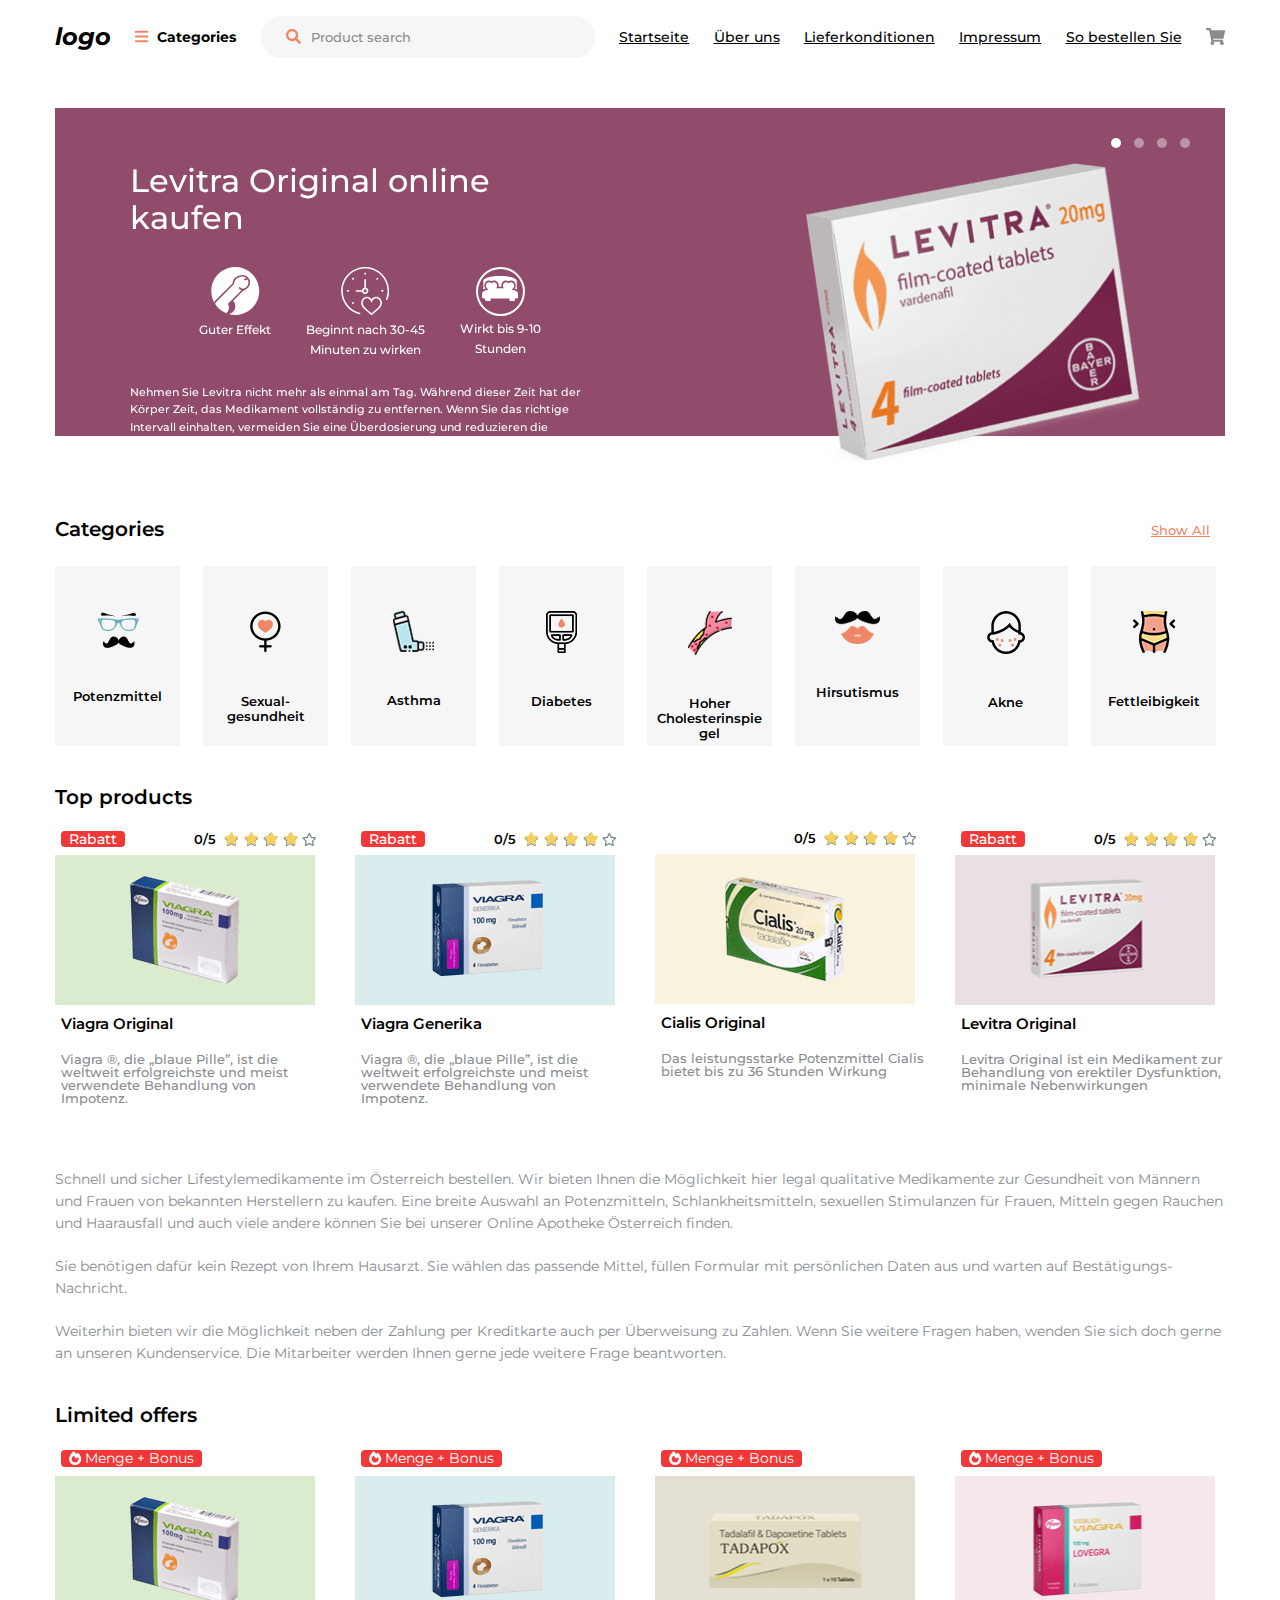
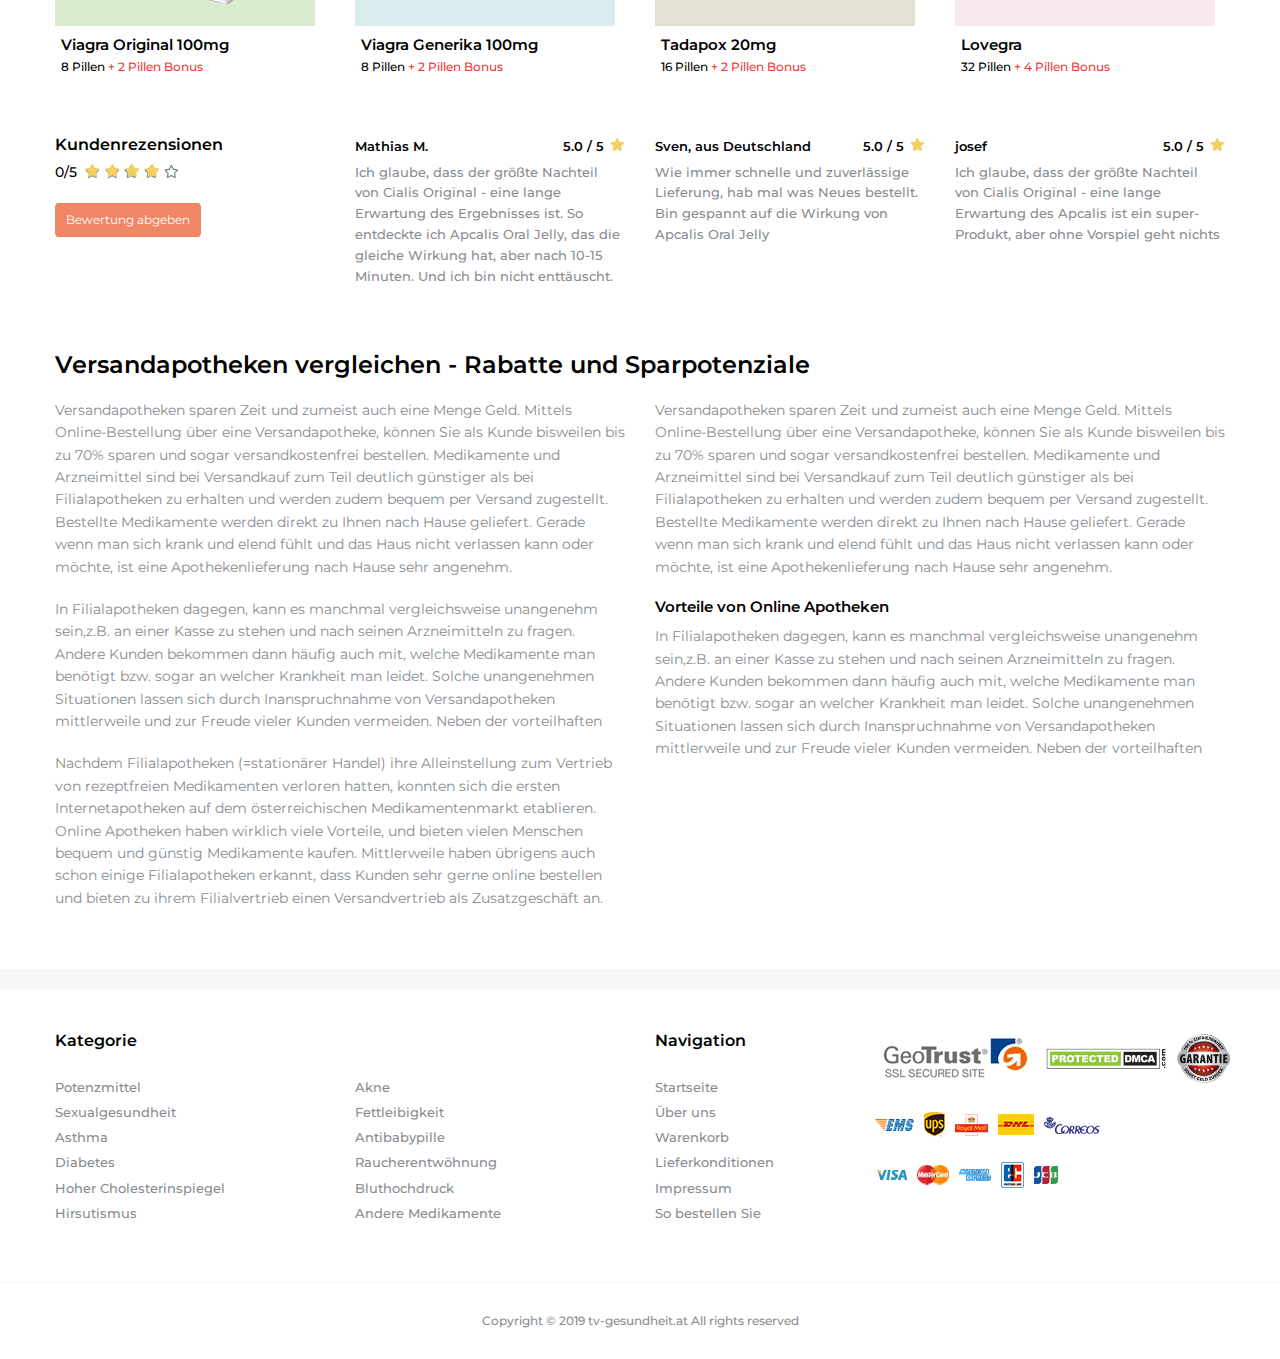
==== demo/index.html @ 79237ab2 "Add files via upload" ====
<!DOCTYPE html>
<html lang="de">
<head>
    <meta charset="UTF-8">
    <meta name="viewport" content="width=device-width, initial-scale=1.0">
    <meta http-equiv="X-UA-Compatible" content="ie=edge">
    <title>Project1</title>
    <link rel="stylesheet" href="css/style.min.css" type="text/css" />
</head>
<body>
<div class="mobile__menu wrap">
    <a href="javascript:void(0);" class="menu__link" id="menu-mobile">
        <i class="fa fa-bars"></i>
    </a>
    <a href="#" class="logo">
        logo
    </a>
    <a href="#"><i class="fas fa-shopping-cart"></i></a>
</div>
<aside id="aside" class="mobile-menu">
    <section class="widgets">
        <div class="widgets__blocks">
            <div class="widgets__block">
                <h3 class="widgets__title dropdown active first">Potenzmittel <i class="fas fa-sort-down"></i></h3>
                <div class="dropdown__content">
                    <ul class="widgets__list">
                        <li class="widgets__item">
                            <a href="#">Viagra Original</a>
                        </li>
                        <li class="widgets__item">
                            <a href="#">Viagra Generika</a>
                        </li>
                        <li class="widgets__item">
                            <a href="#">Cialis Original</a>
                        </li>
                        <li class="widgets__item">
                            <a href="#">Cialis Generika</a>
                        </li>
                        <li class="widgets__item">
                            <a href="#">Cialis Täglich</a>
                        </li>
                        <li class="widgets__item">
                            <a href="#">Tadalis-SX (Tadalafil)</a>
                        </li>
                        <li class="widgets__item">
                            <a href="#">Tadacip (Tadalafil)</a>
                        </li>
                        <li class="widgets__item">
                            <a href="#">Levitra Original</a>
                        </li>
                        <li class="widgets__item">
                            <a href="#">Kamagra (Sildenafil)</a>
                        </li>
                        <li class="widgets__item">
                            <a href="#">Priligy Dapoxetin</a>
                        </li>
                    </ul>
                </div>
            </div>
            <!-- /.widgets__block -->
            <div class="widgets__block">
                <h3 class="widgets__title dropdown">Hoher Cholesterinspiegel <i class="fas fa-sort-down"></i></h3>
                <div class="dropdown__content">
                    <ul class="widgets__list">
                        <li class="widgets__item">
                            <a href="#">Viagra Original</a>
                        </li>
                        <li class="widgets__item">
                            <a href="#">Viagra Generika</a>
                        </li>
                        <li class="widgets__item">
                            <a href="#">Cialis Original</a>
                        </li>
                        <li class="widgets__item">
                            <a href="#">Cialis Generika</a>
                        </li>
                        <li class="widgets__item">
                            <a href="#">Cialis Täglich</a>
                        </li>
                        <li class="widgets__item">
                            <a href="#">Tadalis-SX (Tadalafil)</a>
                        </li>
                        <li class="widgets__item">
                            <a href="#">Tadacip (Tadalafil)</a>
                        </li>
                        <li class="widgets__item">
                            <a href="#">Levitra Original</a>
                        </li>
                        <li class="widgets__item">
                            <a href="#">Kamagra (Sildenafil)</a>
                        </li>
                        <li class="widgets__item">
                            <a href="#">Priligy Dapoxetin</a>
                        </li>
                    </ul>
                </div>
            </div>
            <!-- /.widgets__block -->
            <div class="widgets__block">
                <h3 class="widgets__title dropdown">Akne <i class="fas fa-sort-down"></i></h3>
                <div class="dropdown__content">
                    <ul class="widgets__list">
                        <li class="widgets__item">
                            <a href="#">Viagra Original</a>
                        </li>
                        <li class="widgets__item">
                            <a href="#">Viagra Generika</a>
                        </li>
                        <li class="widgets__item">
                            <a href="#">Cialis Original</a>
                        </li>
                        <li class="widgets__item">
                            <a href="#">Cialis Generika</a>
                        </li>
                        <li class="widgets__item">
                            <a href="#">Cialis Täglich</a>
                        </li>
                        <li class="widgets__item">
                            <a href="#">Tadalis-SX (Tadalafil)</a>
                        </li>
                        <li class="widgets__item">
                            <a href="#">Tadacip (Tadalafil)</a>
                        </li>
                        <li class="widgets__item">
                            <a href="#">Levitra Original</a>
                        </li>
                        <li class="widgets__item">
                            <a href="#">Kamagra (Sildenafil)</a>
                        </li>
                        <li class="widgets__item">
                            <a href="#">Priligy Dapoxetin</a>
                        </li>
                    </ul>
                </div>
            </div>
            <!-- /.widgets__block -->
            <div class="widgets__block">
                <h3 class="widgets__title dropdown">Andere Medikamente <i class="fas fa-sort-down"></i></h3>
                <div class="dropdown__content">
                    <ul class="widgets__list">
                        <li class="widgets__item">
                            <a href="#">Viagra Original</a>
                        </li>
                        <li class="widgets__item">
                            <a href="#">Viagra Generika</a>
                        </li>
                        <li class="widgets__item">
                            <a href="#">Cialis Original</a>
                        </li>
                        <li class="widgets__item">
                            <a href="#">Cialis Generika</a>
                        </li>
                        <li class="widgets__item">
                            <a href="#">Cialis Täglich</a>
                        </li>
                        <li class="widgets__item">
                            <a href="#">Tadalis-SX (Tadalafil)</a>
                        </li>
                        <li class="widgets__item">
                            <a href="#">Tadacip (Tadalafil)</a>
                        </li>
                        <li class="widgets__item">
                            <a href="#">Levitra Original</a>
                        </li>
                        <li class="widgets__item">
                            <a href="#">Kamagra (Sildenafil)</a>
                        </li>
                        <li class="widgets__item">
                            <a href="#">Priligy Dapoxetin</a>
                        </li>
                    </ul>
                </div>
            </div>
            <!-- /.widgets__block -->
            <div class="widgets__block">
                <h3 class="widgets__title dropdown">Sexualgesundheit <i class="fas fa-sort-down"></i></h3>
                <div class="dropdown__content">
                    <ul class="widgets__list">
                        <li class="widgets__item">
                            <a href="#">Viagra Original</a>
                        </li>
                        <li class="widgets__item">
                            <a href="#">Viagra Generika</a>
                        </li>
                        <li class="widgets__item">
                            <a href="#">Cialis Original</a>
                        </li>
                        <li class="widgets__item">
                            <a href="#">Cialis Generika</a>
                        </li>
                        <li class="widgets__item">
                            <a href="#">Cialis Täglich</a>
                        </li>
                        <li class="widgets__item">
                            <a href="#">Tadalis-SX (Tadalafil)</a>
                        </li>
                        <li class="widgets__item">
                            <a href="#">Tadacip (Tadalafil)</a>
                        </li>
                        <li class="widgets__item">
                            <a href="#">Levitra Original</a>
                        </li>
                        <li class="widgets__item">
                            <a href="#">Kamagra (Sildenafil)</a>
                        </li>
                        <li class="widgets__item">
                            <a href="#">Priligy Dapoxetin</a>
                        </li>
                    </ul>
                </div>
            </div>
            <!-- /.widgets__block -->
        </div>
    </section>
    <!-- /.widgets -->
    <div class="widgets__footer">
        <p><a href="#">Startseite</a></p>
        <p><a href="#">Über uns</a></p>
        <p><a href="#">Lieferkonditionen</a></p>
        <p><a href="#">Impressum</a></p>
        <p><a href="#">So bestellen Sie </a></p>
    </div>
</aside>
<div class="container">
    <header>
        <section class="header__nav">
            <div class="header-nav__wrap wrap">
                <nav id="navbar">
                    <ul class="header__menu menu">
                        <li class="menu__element">
                            <a href="#" class="menu__link logo">logo</a>
                        </li>
                        <li class="menu__element">
                            <a href="javascript:void(0);" class="menu__link" id="menu-desktop"><i class="fa fa-bars"></i> Categories</a>
                        </li>
                        <li class="menu__element search-form">
                            <input type="text" class="menu__search" placeholder="Product search">
                            <a href="#"><i class="fas fa-search"></i></a>
                        </li>
                        <li class="menu__element">
                            <a href="#" class="menu__link">Startseite</a>
                        </li>
                        <li class="menu__element">
                            <a href="#" class="menu__link">Über uns</a>
                        </li>
                        <li class="menu__element">
                            <a href="#" class="menu__link">Lieferkonditionen</a>
                        </li>
                        <li class="menu__element">
                            <a href="#" class="menu__link">Impressum</a>
                        </li>
                        <li class="menu__element">
                            <a href="#" class="menu__link">So bestellen Sie</a>
                        </li>
                        <li class="menu__element">
                            <a href="#" class="menu__link"><i class="fas fa-shopping-cart"></i></a>
                        </li>
                    </ul>
                </nav>
                <div class="dropdown-content">
                    <aside class="desktop-menu wrap">
                        <div class="grid-container">
                            <div class="row">
                                <div class="col-lg">
                                    <h3>Potenzmittel</h3>
                                    <p><a href="#">Viagra Original</a></p>
                                    <p><a href="#">Viagra Generika</a></p>
                                    <p><a href="#">Cialis Original</a></p>
                                    <p><a href="#">Cialis Generika</a></p>
                                    <p><a href="#">Cialis Täglich</a></p>
                                    <p><a href="#">Tadalis-SX (Tadalafil)</a></p>
                                    <p><a href="#">Tadacip (Tadalafil)</a></p>
                                    <p><a href="#">Levitra Original</a></p>
                                    <p><a href="#">Kamagra (Sildenafil)</a></p>
                                    <p><a href="#">Priligy Dapoxetin</a></p>
                                </div>
                                <div class="col-lg">
                                    <h3>Sexualgesundheit</h3>
                                    <p><a href="#">Doxycyclin</a></p>
                                    <p><a href="#">Zithromax (Azithromycin)</a></p>
                                    <p><a href="#">Valtrex (Valacyclovir)</a></p>
                                    <p><a href="#">Aldara (Imiquimod) Cream</a></p>
                                    <p><a href="#">Aciclovir</a></p>
                                    <p><a href="#">Diflucan (Fluconazol)</a></p>
                                    <p><a href="#">Clomid (Clomifen)</a></p>
                                    <p><a href="#">Metronidazol (Flagyl)</a></p>
                                    <h3>Sexualgesundheit</h3>
                                    <p><a href="#">Ventolin (Albuterol)</a></p>
                                </div>
                                <div class="col-lg">
                                    <h3>Diabetes</h3>
                                    <p><a href="#">Glycomet (Metformin)</a></p>
                                    <p><a href="#">Glucophage</a></p>
                                    <h3>Hoher Cholesterinspiegel</h3>
                                    <p><a href="#">Crestor</a></p>
                                    <p><a href="#">Lipitor (Atorvastatin)</a></p>
                                    <p><a href="#">Zocor (Simvastatin)</a></p>
                                    <h3>Hirsutismus</h3>
                                    <p><a href="#">Vaniqa (Eflornithine) 13.9%</a></p>
                                </div>
                                <div class="col-lg">
                                    <h3>Akne</h3>
                                    <p><a href="#">Minocin (Minocycline)</a></p>
                                    <p><a href="#">Accutane (Isotretinoin)</a></p>
                                    <h3>Fettleibigkeit</h3>
                                    <p><a href="#">Xenical Orlistat</a></p>
                                    <h3>Antibabypille</h3>
                                    <p><a href="#">Yasmin (Drospirenone)</a></p>
                                    <p><a href="#">Estrace (Estradiol)</a></p>
                                </div>
                                <div class="col-lg">
                                    <h3>Raucherentwöhnung</h3>
                                    <p><a href="#">Champix</a></p>
                                    <p><a href="#">Zyban (Bupropion)</a></p>
                                    <h3>Bluthochdruck</h3>
                                    <p><a href="#">Prinivil (Lisinopril)</a></p>
                                    <p><a href="#">Lasix (Furosemid)</a></p>
                                    <h3>Andere Medikamente</h3>
                                    <p><a href="#">Celexa (Citalopram)</a></p>
                                    <p><a href="#">Cipro (Ciprofloxacin)</a></p>
                                    <p><a href="#">Zoloft (Sertralin)</a></p>
                                </div>
                            </div>
                        </div>
                    </aside>
                </div>
            </div>
        </section>
        <!-- /.header__nav -->
    </header>
    <main>
        <section class="home__slider">
            <div class="home-slider__wrap wrap">
                <div class="slider owl-carousel owl-theme">
                    <div class="slider__info">
                        <div class="slider__info-left">
                            <h1 class="slider__title">Levitra Original online kaufen</h1>
                            <div class="slider__icons">
                                <div class="slider__icon">
                                    <svg 
                                xmlns="http://www.w3.org/2000/svg"
                                xmlns:xlink="http://www.w3.org/1999/xlink"
                                width="49px" height="49px">
                                <path fill-rule="evenodd"
                                d="M24.257,48.017 C21.975,48.017 19.769,47.689 17.676,47.089 L17.853,47.053 C21.601,46.330 24.322,43.028 24.322,39.202 C24.322,37.190 23.560,35.261 22.206,33.789 L31.654,24.328 C32.386,23.595 33.249,23.033 34.217,22.658 C36.282,21.861 37.893,20.197 38.637,18.092 C39.377,15.996 39.163,13.683 38.049,11.746 C36.209,8.547 32.130,7.172 28.563,8.550 L26.518,9.340 C23.880,10.358 22.040,12.754 21.719,15.591 C21.671,16.015 21.481,16.412 21.186,16.708 L5.373,32.541 C4.654,33.193 3.962,34.050 3.419,34.955 L3.124,35.326 C1.316,31.954 0.288,28.102 0.288,24.015 C0.288,10.781 11.041,0.014 24.257,0.014 C37.473,0.014 48.226,10.781 48.226,24.015 C48.226,37.250 37.473,48.017 24.257,48.017 ZM4.765,35.820 C5.233,35.029 5.831,34.286 6.447,33.728 L22.316,17.839 C22.867,17.288 23.218,16.553 23.307,15.771 C23.562,13.528 25.013,11.636 27.094,10.832 L29.139,10.042 C31.408,9.169 33.925,9.682 35.587,11.206 C34.711,11.230 33.935,11.338 33.452,11.820 C33.186,12.085 33.046,12.429 33.046,12.815 C33.046,13.257 33.404,13.615 33.845,13.615 C34.248,13.615 34.581,13.315 34.635,12.926 C34.955,12.794 35.884,12.800 36.401,12.799 L36.678,12.799 C36.715,12.799 36.748,12.783 36.784,12.778 C37.552,14.259 37.686,15.984 37.131,17.557 C36.543,19.220 35.272,20.535 33.642,21.165 C33.199,21.336 32.780,21.549 32.375,21.785 C32.238,21.675 32.072,21.600 31.883,21.600 C30.336,21.600 29.486,20.999 29.486,20.800 C29.486,20.358 29.128,20.000 28.687,20.000 C28.246,20.000 27.888,20.358 27.888,20.800 C27.888,21.905 29.019,22.782 30.651,23.081 C30.610,23.121 30.565,23.155 30.524,23.196 L17.004,36.735 L17.236,37.241 C17.698,38.247 17.931,39.311 17.931,40.402 C17.931,42.237 17.261,44.013 16.043,45.407 L15.647,45.866 L14.756,46.045 C10.308,44.115 6.558,40.871 3.991,36.806 L4.703,35.909 L4.765,35.820 Z"/>
                                    </svg>
                                    <p>Guter Effekt</p>
                                </div>
                                <div class="slider__icon">
                                    <svg 
                                xmlns="http://www.w3.org/2000/svg"
                                xmlns:xlink="http://www.w3.org/1999/xlink"
                                width="49px" height="49px">
                                <path fill-rule="evenodd"
                                d="M6.576,24.672 C6.134,24.672 5.777,24.316 5.777,23.874 C5.777,23.432 6.134,23.075 6.576,23.075 L7.375,23.075 C7.817,23.075 8.174,23.432 8.174,23.874 C8.174,24.316 7.817,24.672 7.375,24.672 L6.576,24.672 ZM12.288,12.813 C12.084,12.813 11.879,12.735 11.724,12.579 L11.159,12.015 C10.846,11.702 10.846,11.198 11.159,10.885 C11.471,10.573 11.976,10.573 12.288,10.885 L12.853,11.450 C13.166,11.762 13.166,12.268 12.853,12.579 C12.697,12.735 12.493,12.813 12.288,12.813 ZM12.853,36.297 L12.288,36.861 C12.133,37.017 11.928,37.095 11.724,37.095 C11.519,37.095 11.314,37.017 11.159,36.861 C10.846,36.549 10.846,36.045 11.159,35.732 L11.724,35.168 C12.036,34.855 12.541,34.855 12.853,35.168 C13.166,35.480 13.166,35.985 12.853,36.297 ZM46.509,32.607 C46.350,33.018 45.885,33.223 45.476,33.064 C45.065,32.905 44.860,32.443 45.019,32.032 C46.017,29.451 46.524,26.740 46.524,23.971 C46.524,11.641 36.488,1.610 24.153,1.610 C11.818,1.610 1.782,11.641 1.782,23.971 C1.782,34.276 8.761,43.202 18.755,45.676 C19.183,45.782 19.445,46.215 19.339,46.643 C19.247,47.006 18.921,47.250 18.564,47.250 C18.500,47.250 18.435,47.243 18.371,47.227 C7.662,44.575 0.184,35.011 0.184,23.971 C0.184,10.760 10.937,0.012 24.153,0.012 C37.369,0.012 48.122,10.760 48.122,23.971 C48.122,26.937 47.579,29.843 46.509,32.607 ZM24.153,7.902 C23.711,7.902 23.354,7.545 23.354,7.103 L23.354,6.305 C23.354,5.863 23.711,5.506 24.153,5.506 C24.595,5.506 24.952,5.863 24.952,6.305 L24.952,7.103 C24.952,7.545 24.595,7.902 24.153,7.902 ZM24.952,20.793 C26.327,21.150 27.349,22.389 27.349,23.874 C27.349,25.636 25.916,27.068 24.153,27.068 C22.704,27.068 21.491,26.093 21.101,24.769 L15.365,24.769 C14.923,24.769 14.565,24.412 14.565,23.971 C14.565,23.529 14.923,23.172 15.365,23.172 L21.040,23.172 C21.303,22.007 22.204,21.092 23.354,20.793 L23.354,12.693 C23.354,12.252 23.711,11.895 24.153,11.895 C24.595,11.895 24.952,12.252 24.952,12.693 L24.952,20.793 ZM24.153,22.277 C23.272,22.277 22.555,22.993 22.555,23.874 C22.555,24.755 23.272,25.471 24.153,25.471 C25.034,25.471 25.751,24.755 25.751,23.874 C25.751,22.993 25.034,22.277 24.153,22.277 ZM36.017,12.813 C35.812,12.813 35.608,12.735 35.452,12.579 C35.139,12.267 35.139,11.762 35.452,11.450 L36.017,10.885 C36.329,10.573 36.834,10.573 37.146,10.885 C37.459,11.198 37.459,11.702 37.146,12.015 L36.582,12.579 C36.426,12.736 36.221,12.813 36.017,12.813 ZM26.003,29.694 C27.917,29.694 29.524,30.850 30.544,32.259 C31.564,30.850 33.171,29.694 35.085,29.694 C38.136,29.694 40.575,32.060 40.895,35.326 C40.928,35.540 41.009,36.300 40.714,37.490 C40.278,39.245 39.276,40.837 37.815,42.096 L31.158,47.790 C30.980,47.941 30.762,48.018 30.544,48.018 C30.326,48.018 30.108,47.941 29.930,47.789 L23.275,42.097 C21.813,40.837 20.810,39.244 20.374,37.489 C20.077,36.300 20.160,35.539 20.193,35.326 C20.513,32.060 22.951,29.694 26.003,29.694 ZM21.926,37.103 C22.282,38.536 23.108,39.844 24.317,40.884 L30.545,46.212 L36.774,40.883 C37.981,39.844 38.808,38.536 39.163,37.104 C39.405,36.129 39.317,35.582 39.317,35.578 C39.111,33.412 37.600,31.292 35.087,31.292 C33.337,31.292 31.912,32.738 31.276,34.170 L30.545,35.815 L29.815,34.170 C29.179,32.738 27.753,31.292 26.004,31.292 C23.492,31.292 21.980,33.412 21.784,35.505 L21.771,35.588 C21.771,35.588 21.685,36.135 21.926,37.103 ZM40.132,23.874 C40.132,23.432 40.489,23.075 40.931,23.075 L41.730,23.075 C42.171,23.075 42.529,23.432 42.529,23.874 C42.529,24.316 42.172,24.672 41.730,24.672 L40.931,24.672 C40.489,24.672 40.132,24.316 40.132,23.874 Z"/>
                                    </svg>
                                    <p>Beginnt nach 30-45<br>Minuten zu wirken</p>
                                </div>
                                <div class="slider__icon">
                                    <div class="circle">
                                        <svg 
                                xmlns="http://www.w3.org/2000/svg"
                                xmlns:xlink="http://www.w3.org/1999/xlink"
                                width="37px" height="26px">
                                <path fill-rule="evenodd"
                                d="M35.020,22.393 L32.904,22.393 L32.904,23.997 C32.904,24.560 32.453,25.022 31.892,25.022 L28.449,25.022 C27.890,25.022 27.440,24.560 27.440,23.997 L27.440,22.393 L8.684,22.393 L8.684,23.997 C8.684,24.560 8.218,25.022 7.657,25.022 L4.214,25.022 C3.654,25.022 3.193,24.560 3.193,23.997 L3.193,22.393 L1.087,22.393 C0.526,22.393 0.067,21.932 0.067,21.368 L0.067,17.135 L0.082,17.135 C0.248,15.655 2.642,14.335 6.346,13.435 C5.527,12.612 4.863,11.948 4.834,11.919 C3.531,10.605 3.531,8.474 4.834,7.162 C5.486,6.506 6.340,6.178 7.194,6.178 C8.044,6.178 8.895,6.503 9.546,7.153 C10.197,6.503 11.048,6.178 11.898,6.178 C12.752,6.178 13.607,6.506 14.258,7.162 C15.563,8.474 15.563,10.604 14.258,11.919 C14.244,11.933 14.084,12.094 13.830,12.348 C15.184,12.257 16.599,12.207 18.054,12.207 C19.509,12.207 20.924,12.257 22.279,12.348 C22.025,12.094 21.864,11.933 21.850,11.919 C20.546,10.605 20.546,8.474 21.850,7.162 C22.502,6.506 23.356,6.178 24.210,6.178 C25.060,6.178 25.912,6.503 26.562,7.153 C27.213,6.503 28.064,6.178 28.915,6.178 C29.769,6.178 30.623,6.506 31.275,7.162 C32.578,8.474 32.578,10.604 31.275,11.919 C31.246,11.948 30.583,12.613 29.762,13.435 C33.466,14.335 35.861,15.655 36.026,17.135 L36.030,21.368 C36.030,21.932 35.581,22.393 35.020,22.393 ZM34.753,13.541 C34.146,13.210 33.463,12.914 32.721,12.648 C34.282,10.699 34.164,7.846 32.380,6.049 C31.454,5.116 30.223,4.602 28.914,4.602 C28.079,4.602 27.274,4.812 26.562,5.205 C25.849,4.812 25.045,4.602 24.209,4.602 C22.899,4.602 21.668,5.116 20.743,6.049 C19.507,7.294 19.071,9.045 19.434,10.649 C18.958,10.638 18.496,10.632 18.053,10.632 C17.612,10.632 17.150,10.638 16.675,10.649 C16.757,10.289 16.799,9.918 16.799,9.540 C16.799,8.221 16.289,6.980 15.363,6.048 C14.438,5.116 13.207,4.602 11.897,4.602 C11.062,4.602 10.258,4.812 9.545,5.205 C8.832,4.812 8.028,4.602 7.193,4.602 C5.884,4.602 4.653,5.116 3.727,6.049 C1.939,7.849 1.824,10.710 3.383,12.649 C2.639,12.915 1.952,13.214 1.344,13.547 L1.344,4.593 L1.349,4.593 C1.621,2.047 8.995,0.007 18.052,0.007 C27.110,0.007 34.484,2.046 34.756,4.593 L34.753,4.593 L34.753,13.541 Z"/>
                                </g>
                                        </svg>
                                    </div>
                                    <p>Wirkt bis 9-10<br>Stunden</p>
                                </div>
                            </div>
                            <p class="slider__text">Nehmen Sie Levitra nicht mehr als einmal am Tag. Während dieser Zeit hat der Körper Zeit, das Medikament vollständig zu entfernen. Wenn Sie das richtige Intervall einhalten, vermeiden Sie eine Überdosierung und reduzieren die Wahrscheinlichkeit von Nebenwirkungen.</p>
                        </div>
                        <div class="slider__info-right">
                            <img src="img/pills-slider.png" alt="">
                        </div>
                    </div>
                    <div class="slider__info">
                        <div class="slider__info-left">
                            <h1 class="slider__title">Levitra Original online kaufen</h1>
                            <div class="slider__icons">
                                <div class="slider__icon">
                                    <svg 
                                xmlns="http://www.w3.org/2000/svg"
                                xmlns:xlink="http://www.w3.org/1999/xlink"
                                width="49px" height="49px">
                                <path fill-rule="evenodd"
                                d="M24.257,48.017 C21.975,48.017 19.769,47.689 17.676,47.089 L17.853,47.053 C21.601,46.330 24.322,43.028 24.322,39.202 C24.322,37.190 23.560,35.261 22.206,33.789 L31.654,24.328 C32.386,23.595 33.249,23.033 34.217,22.658 C36.282,21.861 37.893,20.197 38.637,18.092 C39.377,15.996 39.163,13.683 38.049,11.746 C36.209,8.547 32.130,7.172 28.563,8.550 L26.518,9.340 C23.880,10.358 22.040,12.754 21.719,15.591 C21.671,16.015 21.481,16.412 21.186,16.708 L5.373,32.541 C4.654,33.193 3.962,34.050 3.419,34.955 L3.124,35.326 C1.316,31.954 0.288,28.102 0.288,24.015 C0.288,10.781 11.041,0.014 24.257,0.014 C37.473,0.014 48.226,10.781 48.226,24.015 C48.226,37.250 37.473,48.017 24.257,48.017 ZM4.765,35.820 C5.233,35.029 5.831,34.286 6.447,33.728 L22.316,17.839 C22.867,17.288 23.218,16.553 23.307,15.771 C23.562,13.528 25.013,11.636 27.094,10.832 L29.139,10.042 C31.408,9.169 33.925,9.682 35.587,11.206 C34.711,11.230 33.935,11.338 33.452,11.820 C33.186,12.085 33.046,12.429 33.046,12.815 C33.046,13.257 33.404,13.615 33.845,13.615 C34.248,13.615 34.581,13.315 34.635,12.926 C34.955,12.794 35.884,12.800 36.401,12.799 L36.678,12.799 C36.715,12.799 36.748,12.783 36.784,12.778 C37.552,14.259 37.686,15.984 37.131,17.557 C36.543,19.220 35.272,20.535 33.642,21.165 C33.199,21.336 32.780,21.549 32.375,21.785 C32.238,21.675 32.072,21.600 31.883,21.600 C30.336,21.600 29.486,20.999 29.486,20.800 C29.486,20.358 29.128,20.000 28.687,20.000 C28.246,20.000 27.888,20.358 27.888,20.800 C27.888,21.905 29.019,22.782 30.651,23.081 C30.610,23.121 30.565,23.155 30.524,23.196 L17.004,36.735 L17.236,37.241 C17.698,38.247 17.931,39.311 17.931,40.402 C17.931,42.237 17.261,44.013 16.043,45.407 L15.647,45.866 L14.756,46.045 C10.308,44.115 6.558,40.871 3.991,36.806 L4.703,35.909 L4.765,35.820 Z"/>
                                    </svg>
                                    <p>Guter Effekt</p>
                                </div>
                                <div class="slider__icon">
                                    <svg 
                                xmlns="http://www.w3.org/2000/svg"
                                xmlns:xlink="http://www.w3.org/1999/xlink"
                                width="49px" height="49px">
                                <path fill-rule="evenodd"
                                d="M6.576,24.672 C6.134,24.672 5.777,24.316 5.777,23.874 C5.777,23.432 6.134,23.075 6.576,23.075 L7.375,23.075 C7.817,23.075 8.174,23.432 8.174,23.874 C8.174,24.316 7.817,24.672 7.375,24.672 L6.576,24.672 ZM12.288,12.813 C12.084,12.813 11.879,12.735 11.724,12.579 L11.159,12.015 C10.846,11.702 10.846,11.198 11.159,10.885 C11.471,10.573 11.976,10.573 12.288,10.885 L12.853,11.450 C13.166,11.762 13.166,12.268 12.853,12.579 C12.697,12.735 12.493,12.813 12.288,12.813 ZM12.853,36.297 L12.288,36.861 C12.133,37.017 11.928,37.095 11.724,37.095 C11.519,37.095 11.314,37.017 11.159,36.861 C10.846,36.549 10.846,36.045 11.159,35.732 L11.724,35.168 C12.036,34.855 12.541,34.855 12.853,35.168 C13.166,35.480 13.166,35.985 12.853,36.297 ZM46.509,32.607 C46.350,33.018 45.885,33.223 45.476,33.064 C45.065,32.905 44.860,32.443 45.019,32.032 C46.017,29.451 46.524,26.740 46.524,23.971 C46.524,11.641 36.488,1.610 24.153,1.610 C11.818,1.610 1.782,11.641 1.782,23.971 C1.782,34.276 8.761,43.202 18.755,45.676 C19.183,45.782 19.445,46.215 19.339,46.643 C19.247,47.006 18.921,47.250 18.564,47.250 C18.500,47.250 18.435,47.243 18.371,47.227 C7.662,44.575 0.184,35.011 0.184,23.971 C0.184,10.760 10.937,0.012 24.153,0.012 C37.369,0.012 48.122,10.760 48.122,23.971 C48.122,26.937 47.579,29.843 46.509,32.607 ZM24.153,7.902 C23.711,7.902 23.354,7.545 23.354,7.103 L23.354,6.305 C23.354,5.863 23.711,5.506 24.153,5.506 C24.595,5.506 24.952,5.863 24.952,6.305 L24.952,7.103 C24.952,7.545 24.595,7.902 24.153,7.902 ZM24.952,20.793 C26.327,21.150 27.349,22.389 27.349,23.874 C27.349,25.636 25.916,27.068 24.153,27.068 C22.704,27.068 21.491,26.093 21.101,24.769 L15.365,24.769 C14.923,24.769 14.565,24.412 14.565,23.971 C14.565,23.529 14.923,23.172 15.365,23.172 L21.040,23.172 C21.303,22.007 22.204,21.092 23.354,20.793 L23.354,12.693 C23.354,12.252 23.711,11.895 24.153,11.895 C24.595,11.895 24.952,12.252 24.952,12.693 L24.952,20.793 ZM24.153,22.277 C23.272,22.277 22.555,22.993 22.555,23.874 C22.555,24.755 23.272,25.471 24.153,25.471 C25.034,25.471 25.751,24.755 25.751,23.874 C25.751,22.993 25.034,22.277 24.153,22.277 ZM36.017,12.813 C35.812,12.813 35.608,12.735 35.452,12.579 C35.139,12.267 35.139,11.762 35.452,11.450 L36.017,10.885 C36.329,10.573 36.834,10.573 37.146,10.885 C37.459,11.198 37.459,11.702 37.146,12.015 L36.582,12.579 C36.426,12.736 36.221,12.813 36.017,12.813 ZM26.003,29.694 C27.917,29.694 29.524,30.850 30.544,32.259 C31.564,30.850 33.171,29.694 35.085,29.694 C38.136,29.694 40.575,32.060 40.895,35.326 C40.928,35.540 41.009,36.300 40.714,37.490 C40.278,39.245 39.276,40.837 37.815,42.096 L31.158,47.790 C30.980,47.941 30.762,48.018 30.544,48.018 C30.326,48.018 30.108,47.941 29.930,47.789 L23.275,42.097 C21.813,40.837 20.810,39.244 20.374,37.489 C20.077,36.300 20.160,35.539 20.193,35.326 C20.513,32.060 22.951,29.694 26.003,29.694 ZM21.926,37.103 C22.282,38.536 23.108,39.844 24.317,40.884 L30.545,46.212 L36.774,40.883 C37.981,39.844 38.808,38.536 39.163,37.104 C39.405,36.129 39.317,35.582 39.317,35.578 C39.111,33.412 37.600,31.292 35.087,31.292 C33.337,31.292 31.912,32.738 31.276,34.170 L30.545,35.815 L29.815,34.170 C29.179,32.738 27.753,31.292 26.004,31.292 C23.492,31.292 21.980,33.412 21.784,35.505 L21.771,35.588 C21.771,35.588 21.685,36.135 21.926,37.103 ZM40.132,23.874 C40.132,23.432 40.489,23.075 40.931,23.075 L41.730,23.075 C42.171,23.075 42.529,23.432 42.529,23.874 C42.529,24.316 42.172,24.672 41.730,24.672 L40.931,24.672 C40.489,24.672 40.132,24.316 40.132,23.874 Z"/>
                                    </svg>
                                    <p>Beginnt nach 30-45<br>Minuten zu wirken</p>
                                </div>
                                <div class="slider__icon">
                                    <div class="circle">
                                        <svg 
                                xmlns="http://www.w3.org/2000/svg"
                                xmlns:xlink="http://www.w3.org/1999/xlink"
                                width="37px" height="26px">
                                <path fill-rule="evenodd"
                                d="M35.020,22.393 L32.904,22.393 L32.904,23.997 C32.904,24.560 32.453,25.022 31.892,25.022 L28.449,25.022 C27.890,25.022 27.440,24.560 27.440,23.997 L27.440,22.393 L8.684,22.393 L8.684,23.997 C8.684,24.560 8.218,25.022 7.657,25.022 L4.214,25.022 C3.654,25.022 3.193,24.560 3.193,23.997 L3.193,22.393 L1.087,22.393 C0.526,22.393 0.067,21.932 0.067,21.368 L0.067,17.135 L0.082,17.135 C0.248,15.655 2.642,14.335 6.346,13.435 C5.527,12.612 4.863,11.948 4.834,11.919 C3.531,10.605 3.531,8.474 4.834,7.162 C5.486,6.506 6.340,6.178 7.194,6.178 C8.044,6.178 8.895,6.503 9.546,7.153 C10.197,6.503 11.048,6.178 11.898,6.178 C12.752,6.178 13.607,6.506 14.258,7.162 C15.563,8.474 15.563,10.604 14.258,11.919 C14.244,11.933 14.084,12.094 13.830,12.348 C15.184,12.257 16.599,12.207 18.054,12.207 C19.509,12.207 20.924,12.257 22.279,12.348 C22.025,12.094 21.864,11.933 21.850,11.919 C20.546,10.605 20.546,8.474 21.850,7.162 C22.502,6.506 23.356,6.178 24.210,6.178 C25.060,6.178 25.912,6.503 26.562,7.153 C27.213,6.503 28.064,6.178 28.915,6.178 C29.769,6.178 30.623,6.506 31.275,7.162 C32.578,8.474 32.578,10.604 31.275,11.919 C31.246,11.948 30.583,12.613 29.762,13.435 C33.466,14.335 35.861,15.655 36.026,17.135 L36.030,21.368 C36.030,21.932 35.581,22.393 35.020,22.393 ZM34.753,13.541 C34.146,13.210 33.463,12.914 32.721,12.648 C34.282,10.699 34.164,7.846 32.380,6.049 C31.454,5.116 30.223,4.602 28.914,4.602 C28.079,4.602 27.274,4.812 26.562,5.205 C25.849,4.812 25.045,4.602 24.209,4.602 C22.899,4.602 21.668,5.116 20.743,6.049 C19.507,7.294 19.071,9.045 19.434,10.649 C18.958,10.638 18.496,10.632 18.053,10.632 C17.612,10.632 17.150,10.638 16.675,10.649 C16.757,10.289 16.799,9.918 16.799,9.540 C16.799,8.221 16.289,6.980 15.363,6.048 C14.438,5.116 13.207,4.602 11.897,4.602 C11.062,4.602 10.258,4.812 9.545,5.205 C8.832,4.812 8.028,4.602 7.193,4.602 C5.884,4.602 4.653,5.116 3.727,6.049 C1.939,7.849 1.824,10.710 3.383,12.649 C2.639,12.915 1.952,13.214 1.344,13.547 L1.344,4.593 L1.349,4.593 C1.621,2.047 8.995,0.007 18.052,0.007 C27.110,0.007 34.484,2.046 34.756,4.593 L34.753,4.593 L34.753,13.541 Z"/>
                                </g>
                                        </svg>
                                    </div>
                                    <p>Wirkt bis 9-10<br>Stunden</p>
                                </div>
                            </div>
                            <p class="slider__text">Nehmen Sie Levitra nicht mehr als einmal am Tag. Während dieser Zeit hat der Körper Zeit, das Medikament vollständig zu entfernen. Wenn Sie das richtige Intervall einhalten, vermeiden Sie eine Überdosierung und reduzieren die Wahrscheinlichkeit von Nebenwirkungen.</p>
                        </div>
                        <div class="slider__info-right">
                            <img src="img/pills-slider.png" alt="">
                        </div>
                    </div>
                    <div class="slider__info">
                        <div class="slider__info-left">
                            <h1 class="slider__title">Levitra Original online kaufen</h1>
                            <div class="slider__icons">
                                <div class="slider__icon">
                                    <svg 
                                xmlns="http://www.w3.org/2000/svg"
                                xmlns:xlink="http://www.w3.org/1999/xlink"
                                width="49px" height="49px">
                                <path fill-rule="evenodd"
                                d="M24.257,48.017 C21.975,48.017 19.769,47.689 17.676,47.089 L17.853,47.053 C21.601,46.330 24.322,43.028 24.322,39.202 C24.322,37.190 23.560,35.261 22.206,33.789 L31.654,24.328 C32.386,23.595 33.249,23.033 34.217,22.658 C36.282,21.861 37.893,20.197 38.637,18.092 C39.377,15.996 39.163,13.683 38.049,11.746 C36.209,8.547 32.130,7.172 28.563,8.550 L26.518,9.340 C23.880,10.358 22.040,12.754 21.719,15.591 C21.671,16.015 21.481,16.412 21.186,16.708 L5.373,32.541 C4.654,33.193 3.962,34.050 3.419,34.955 L3.124,35.326 C1.316,31.954 0.288,28.102 0.288,24.015 C0.288,10.781 11.041,0.014 24.257,0.014 C37.473,0.014 48.226,10.781 48.226,24.015 C48.226,37.250 37.473,48.017 24.257,48.017 ZM4.765,35.820 C5.233,35.029 5.831,34.286 6.447,33.728 L22.316,17.839 C22.867,17.288 23.218,16.553 23.307,15.771 C23.562,13.528 25.013,11.636 27.094,10.832 L29.139,10.042 C31.408,9.169 33.925,9.682 35.587,11.206 C34.711,11.230 33.935,11.338 33.452,11.820 C33.186,12.085 33.046,12.429 33.046,12.815 C33.046,13.257 33.404,13.615 33.845,13.615 C34.248,13.615 34.581,13.315 34.635,12.926 C34.955,12.794 35.884,12.800 36.401,12.799 L36.678,12.799 C36.715,12.799 36.748,12.783 36.784,12.778 C37.552,14.259 37.686,15.984 37.131,17.557 C36.543,19.220 35.272,20.535 33.642,21.165 C33.199,21.336 32.780,21.549 32.375,21.785 C32.238,21.675 32.072,21.600 31.883,21.600 C30.336,21.600 29.486,20.999 29.486,20.800 C29.486,20.358 29.128,20.000 28.687,20.000 C28.246,20.000 27.888,20.358 27.888,20.800 C27.888,21.905 29.019,22.782 30.651,23.081 C30.610,23.121 30.565,23.155 30.524,23.196 L17.004,36.735 L17.236,37.241 C17.698,38.247 17.931,39.311 17.931,40.402 C17.931,42.237 17.261,44.013 16.043,45.407 L15.647,45.866 L14.756,46.045 C10.308,44.115 6.558,40.871 3.991,36.806 L4.703,35.909 L4.765,35.820 Z"/>
                                    </svg>
                                    <p>Guter Effekt</p>
                                </div>
                                <div class="slider__icon">
                                    <svg 
                                xmlns="http://www.w3.org/2000/svg"
                                xmlns:xlink="http://www.w3.org/1999/xlink"
                                width="49px" height="49px">
                                <path fill-rule="evenodd"
                                d="M6.576,24.672 C6.134,24.672 5.777,24.316 5.777,23.874 C5.777,23.432 6.134,23.075 6.576,23.075 L7.375,23.075 C7.817,23.075 8.174,23.432 8.174,23.874 C8.174,24.316 7.817,24.672 7.375,24.672 L6.576,24.672 ZM12.288,12.813 C12.084,12.813 11.879,12.735 11.724,12.579 L11.159,12.015 C10.846,11.702 10.846,11.198 11.159,10.885 C11.471,10.573 11.976,10.573 12.288,10.885 L12.853,11.450 C13.166,11.762 13.166,12.268 12.853,12.579 C12.697,12.735 12.493,12.813 12.288,12.813 ZM12.853,36.297 L12.288,36.861 C12.133,37.017 11.928,37.095 11.724,37.095 C11.519,37.095 11.314,37.017 11.159,36.861 C10.846,36.549 10.846,36.045 11.159,35.732 L11.724,35.168 C12.036,34.855 12.541,34.855 12.853,35.168 C13.166,35.480 13.166,35.985 12.853,36.297 ZM46.509,32.607 C46.350,33.018 45.885,33.223 45.476,33.064 C45.065,32.905 44.860,32.443 45.019,32.032 C46.017,29.451 46.524,26.740 46.524,23.971 C46.524,11.641 36.488,1.610 24.153,1.610 C11.818,1.610 1.782,11.641 1.782,23.971 C1.782,34.276 8.761,43.202 18.755,45.676 C19.183,45.782 19.445,46.215 19.339,46.643 C19.247,47.006 18.921,47.250 18.564,47.250 C18.500,47.250 18.435,47.243 18.371,47.227 C7.662,44.575 0.184,35.011 0.184,23.971 C0.184,10.760 10.937,0.012 24.153,0.012 C37.369,0.012 48.122,10.760 48.122,23.971 C48.122,26.937 47.579,29.843 46.509,32.607 ZM24.153,7.902 C23.711,7.902 23.354,7.545 23.354,7.103 L23.354,6.305 C23.354,5.863 23.711,5.506 24.153,5.506 C24.595,5.506 24.952,5.863 24.952,6.305 L24.952,7.103 C24.952,7.545 24.595,7.902 24.153,7.902 ZM24.952,20.793 C26.327,21.150 27.349,22.389 27.349,23.874 C27.349,25.636 25.916,27.068 24.153,27.068 C22.704,27.068 21.491,26.093 21.101,24.769 L15.365,24.769 C14.923,24.769 14.565,24.412 14.565,23.971 C14.565,23.529 14.923,23.172 15.365,23.172 L21.040,23.172 C21.303,22.007 22.204,21.092 23.354,20.793 L23.354,12.693 C23.354,12.252 23.711,11.895 24.153,11.895 C24.595,11.895 24.952,12.252 24.952,12.693 L24.952,20.793 ZM24.153,22.277 C23.272,22.277 22.555,22.993 22.555,23.874 C22.555,24.755 23.272,25.471 24.153,25.471 C25.034,25.471 25.751,24.755 25.751,23.874 C25.751,22.993 25.034,22.277 24.153,22.277 ZM36.017,12.813 C35.812,12.813 35.608,12.735 35.452,12.579 C35.139,12.267 35.139,11.762 35.452,11.450 L36.017,10.885 C36.329,10.573 36.834,10.573 37.146,10.885 C37.459,11.198 37.459,11.702 37.146,12.015 L36.582,12.579 C36.426,12.736 36.221,12.813 36.017,12.813 ZM26.003,29.694 C27.917,29.694 29.524,30.850 30.544,32.259 C31.564,30.850 33.171,29.694 35.085,29.694 C38.136,29.694 40.575,32.060 40.895,35.326 C40.928,35.540 41.009,36.300 40.714,37.490 C40.278,39.245 39.276,40.837 37.815,42.096 L31.158,47.790 C30.980,47.941 30.762,48.018 30.544,48.018 C30.326,48.018 30.108,47.941 29.930,47.789 L23.275,42.097 C21.813,40.837 20.810,39.244 20.374,37.489 C20.077,36.300 20.160,35.539 20.193,35.326 C20.513,32.060 22.951,29.694 26.003,29.694 ZM21.926,37.103 C22.282,38.536 23.108,39.844 24.317,40.884 L30.545,46.212 L36.774,40.883 C37.981,39.844 38.808,38.536 39.163,37.104 C39.405,36.129 39.317,35.582 39.317,35.578 C39.111,33.412 37.600,31.292 35.087,31.292 C33.337,31.292 31.912,32.738 31.276,34.170 L30.545,35.815 L29.815,34.170 C29.179,32.738 27.753,31.292 26.004,31.292 C23.492,31.292 21.980,33.412 21.784,35.505 L21.771,35.588 C21.771,35.588 21.685,36.135 21.926,37.103 ZM40.132,23.874 C40.132,23.432 40.489,23.075 40.931,23.075 L41.730,23.075 C42.171,23.075 42.529,23.432 42.529,23.874 C42.529,24.316 42.172,24.672 41.730,24.672 L40.931,24.672 C40.489,24.672 40.132,24.316 40.132,23.874 Z"/>
                                    </svg>
                                    <p>Beginnt nach 30-45<br>Minuten zu wirken</p>
                                </div>
                                <div class="slider__icon">
                                    <div class="circle">
                                        <svg 
                                xmlns="http://www.w3.org/2000/svg"
                                xmlns:xlink="http://www.w3.org/1999/xlink"
                                width="37px" height="26px">
                                <path fill-rule="evenodd"
                                d="M35.020,22.393 L32.904,22.393 L32.904,23.997 C32.904,24.560 32.453,25.022 31.892,25.022 L28.449,25.022 C27.890,25.022 27.440,24.560 27.440,23.997 L27.440,22.393 L8.684,22.393 L8.684,23.997 C8.684,24.560 8.218,25.022 7.657,25.022 L4.214,25.022 C3.654,25.022 3.193,24.560 3.193,23.997 L3.193,22.393 L1.087,22.393 C0.526,22.393 0.067,21.932 0.067,21.368 L0.067,17.135 L0.082,17.135 C0.248,15.655 2.642,14.335 6.346,13.435 C5.527,12.612 4.863,11.948 4.834,11.919 C3.531,10.605 3.531,8.474 4.834,7.162 C5.486,6.506 6.340,6.178 7.194,6.178 C8.044,6.178 8.895,6.503 9.546,7.153 C10.197,6.503 11.048,6.178 11.898,6.178 C12.752,6.178 13.607,6.506 14.258,7.162 C15.563,8.474 15.563,10.604 14.258,11.919 C14.244,11.933 14.084,12.094 13.830,12.348 C15.184,12.257 16.599,12.207 18.054,12.207 C19.509,12.207 20.924,12.257 22.279,12.348 C22.025,12.094 21.864,11.933 21.850,11.919 C20.546,10.605 20.546,8.474 21.850,7.162 C22.502,6.506 23.356,6.178 24.210,6.178 C25.060,6.178 25.912,6.503 26.562,7.153 C27.213,6.503 28.064,6.178 28.915,6.178 C29.769,6.178 30.623,6.506 31.275,7.162 C32.578,8.474 32.578,10.604 31.275,11.919 C31.246,11.948 30.583,12.613 29.762,13.435 C33.466,14.335 35.861,15.655 36.026,17.135 L36.030,21.368 C36.030,21.932 35.581,22.393 35.020,22.393 ZM34.753,13.541 C34.146,13.210 33.463,12.914 32.721,12.648 C34.282,10.699 34.164,7.846 32.380,6.049 C31.454,5.116 30.223,4.602 28.914,4.602 C28.079,4.602 27.274,4.812 26.562,5.205 C25.849,4.812 25.045,4.602 24.209,4.602 C22.899,4.602 21.668,5.116 20.743,6.049 C19.507,7.294 19.071,9.045 19.434,10.649 C18.958,10.638 18.496,10.632 18.053,10.632 C17.612,10.632 17.150,10.638 16.675,10.649 C16.757,10.289 16.799,9.918 16.799,9.540 C16.799,8.221 16.289,6.980 15.363,6.048 C14.438,5.116 13.207,4.602 11.897,4.602 C11.062,4.602 10.258,4.812 9.545,5.205 C8.832,4.812 8.028,4.602 7.193,4.602 C5.884,4.602 4.653,5.116 3.727,6.049 C1.939,7.849 1.824,10.710 3.383,12.649 C2.639,12.915 1.952,13.214 1.344,13.547 L1.344,4.593 L1.349,4.593 C1.621,2.047 8.995,0.007 18.052,0.007 C27.110,0.007 34.484,2.046 34.756,4.593 L34.753,4.593 L34.753,13.541 Z"/>
                                </g>
                                        </svg>
                                    </div>
                                    <p>Wirkt bis 9-10<br>Stunden</p>
                                </div>
                            </div>
                            <p class="slider__text">Nehmen Sie Levitra nicht mehr als einmal am Tag. Während dieser Zeit hat der Körper Zeit, das Medikament vollständig zu entfernen. Wenn Sie das richtige Intervall einhalten, vermeiden Sie eine Überdosierung und reduzieren die Wahrscheinlichkeit von Nebenwirkungen.</p>
                        </div>
                        <div class="slider__info-right">
                            <img src="img/pills-slider.png" alt="">
                        </div>
                    </div>
                    <div class="slider__info">
                        <div class="slider__info-left">
                            <h1 class="slider__title">Levitra Original online kaufen</h1>
                            <div class="slider__icons">
                                <div class="slider__icon">
                                    <svg 
                                xmlns="http://www.w3.org/2000/svg"
                                xmlns:xlink="http://www.w3.org/1999/xlink"
                                width="49px" height="49px">
                                <path fill-rule="evenodd"
                                d="M24.257,48.017 C21.975,48.017 19.769,47.689 17.676,47.089 L17.853,47.053 C21.601,46.330 24.322,43.028 24.322,39.202 C24.322,37.190 23.560,35.261 22.206,33.789 L31.654,24.328 C32.386,23.595 33.249,23.033 34.217,22.658 C36.282,21.861 37.893,20.197 38.637,18.092 C39.377,15.996 39.163,13.683 38.049,11.746 C36.209,8.547 32.130,7.172 28.563,8.550 L26.518,9.340 C23.880,10.358 22.040,12.754 21.719,15.591 C21.671,16.015 21.481,16.412 21.186,16.708 L5.373,32.541 C4.654,33.193 3.962,34.050 3.419,34.955 L3.124,35.326 C1.316,31.954 0.288,28.102 0.288,24.015 C0.288,10.781 11.041,0.014 24.257,0.014 C37.473,0.014 48.226,10.781 48.226,24.015 C48.226,37.250 37.473,48.017 24.257,48.017 ZM4.765,35.820 C5.233,35.029 5.831,34.286 6.447,33.728 L22.316,17.839 C22.867,17.288 23.218,16.553 23.307,15.771 C23.562,13.528 25.013,11.636 27.094,10.832 L29.139,10.042 C31.408,9.169 33.925,9.682 35.587,11.206 C34.711,11.230 33.935,11.338 33.452,11.820 C33.186,12.085 33.046,12.429 33.046,12.815 C33.046,13.257 33.404,13.615 33.845,13.615 C34.248,13.615 34.581,13.315 34.635,12.926 C34.955,12.794 35.884,12.800 36.401,12.799 L36.678,12.799 C36.715,12.799 36.748,12.783 36.784,12.778 C37.552,14.259 37.686,15.984 37.131,17.557 C36.543,19.220 35.272,20.535 33.642,21.165 C33.199,21.336 32.780,21.549 32.375,21.785 C32.238,21.675 32.072,21.600 31.883,21.600 C30.336,21.600 29.486,20.999 29.486,20.800 C29.486,20.358 29.128,20.000 28.687,20.000 C28.246,20.000 27.888,20.358 27.888,20.800 C27.888,21.905 29.019,22.782 30.651,23.081 C30.610,23.121 30.565,23.155 30.524,23.196 L17.004,36.735 L17.236,37.241 C17.698,38.247 17.931,39.311 17.931,40.402 C17.931,42.237 17.261,44.013 16.043,45.407 L15.647,45.866 L14.756,46.045 C10.308,44.115 6.558,40.871 3.991,36.806 L4.703,35.909 L4.765,35.820 Z"/>
                                    </svg>
                                    <p>Guter Effekt</p>
                                </div>
                                <div class="slider__icon">
                                    <svg 
                                xmlns="http://www.w3.org/2000/svg"
                                xmlns:xlink="http://www.w3.org/1999/xlink"
                                width="49px" height="49px">
                                <path fill-rule="evenodd"
                                d="M6.576,24.672 C6.134,24.672 5.777,24.316 5.777,23.874 C5.777,23.432 6.134,23.075 6.576,23.075 L7.375,23.075 C7.817,23.075 8.174,23.432 8.174,23.874 C8.174,24.316 7.817,24.672 7.375,24.672 L6.576,24.672 ZM12.288,12.813 C12.084,12.813 11.879,12.735 11.724,12.579 L11.159,12.015 C10.846,11.702 10.846,11.198 11.159,10.885 C11.471,10.573 11.976,10.573 12.288,10.885 L12.853,11.450 C13.166,11.762 13.166,12.268 12.853,12.579 C12.697,12.735 12.493,12.813 12.288,12.813 ZM12.853,36.297 L12.288,36.861 C12.133,37.017 11.928,37.095 11.724,37.095 C11.519,37.095 11.314,37.017 11.159,36.861 C10.846,36.549 10.846,36.045 11.159,35.732 L11.724,35.168 C12.036,34.855 12.541,34.855 12.853,35.168 C13.166,35.480 13.166,35.985 12.853,36.297 ZM46.509,32.607 C46.350,33.018 45.885,33.223 45.476,33.064 C45.065,32.905 44.860,32.443 45.019,32.032 C46.017,29.451 46.524,26.740 46.524,23.971 C46.524,11.641 36.488,1.610 24.153,1.610 C11.818,1.610 1.782,11.641 1.782,23.971 C1.782,34.276 8.761,43.202 18.755,45.676 C19.183,45.782 19.445,46.215 19.339,46.643 C19.247,47.006 18.921,47.250 18.564,47.250 C18.500,47.250 18.435,47.243 18.371,47.227 C7.662,44.575 0.184,35.011 0.184,23.971 C0.184,10.760 10.937,0.012 24.153,0.012 C37.369,0.012 48.122,10.760 48.122,23.971 C48.122,26.937 47.579,29.843 46.509,32.607 ZM24.153,7.902 C23.711,7.902 23.354,7.545 23.354,7.103 L23.354,6.305 C23.354,5.863 23.711,5.506 24.153,5.506 C24.595,5.506 24.952,5.863 24.952,6.305 L24.952,7.103 C24.952,7.545 24.595,7.902 24.153,7.902 ZM24.952,20.793 C26.327,21.150 27.349,22.389 27.349,23.874 C27.349,25.636 25.916,27.068 24.153,27.068 C22.704,27.068 21.491,26.093 21.101,24.769 L15.365,24.769 C14.923,24.769 14.565,24.412 14.565,23.971 C14.565,23.529 14.923,23.172 15.365,23.172 L21.040,23.172 C21.303,22.007 22.204,21.092 23.354,20.793 L23.354,12.693 C23.354,12.252 23.711,11.895 24.153,11.895 C24.595,11.895 24.952,12.252 24.952,12.693 L24.952,20.793 ZM24.153,22.277 C23.272,22.277 22.555,22.993 22.555,23.874 C22.555,24.755 23.272,25.471 24.153,25.471 C25.034,25.471 25.751,24.755 25.751,23.874 C25.751,22.993 25.034,22.277 24.153,22.277 ZM36.017,12.813 C35.812,12.813 35.608,12.735 35.452,12.579 C35.139,12.267 35.139,11.762 35.452,11.450 L36.017,10.885 C36.329,10.573 36.834,10.573 37.146,10.885 C37.459,11.198 37.459,11.702 37.146,12.015 L36.582,12.579 C36.426,12.736 36.221,12.813 36.017,12.813 ZM26.003,29.694 C27.917,29.694 29.524,30.850 30.544,32.259 C31.564,30.850 33.171,29.694 35.085,29.694 C38.136,29.694 40.575,32.060 40.895,35.326 C40.928,35.540 41.009,36.300 40.714,37.490 C40.278,39.245 39.276,40.837 37.815,42.096 L31.158,47.790 C30.980,47.941 30.762,48.018 30.544,48.018 C30.326,48.018 30.108,47.941 29.930,47.789 L23.275,42.097 C21.813,40.837 20.810,39.244 20.374,37.489 C20.077,36.300 20.160,35.539 20.193,35.326 C20.513,32.060 22.951,29.694 26.003,29.694 ZM21.926,37.103 C22.282,38.536 23.108,39.844 24.317,40.884 L30.545,46.212 L36.774,40.883 C37.981,39.844 38.808,38.536 39.163,37.104 C39.405,36.129 39.317,35.582 39.317,35.578 C39.111,33.412 37.600,31.292 35.087,31.292 C33.337,31.292 31.912,32.738 31.276,34.170 L30.545,35.815 L29.815,34.170 C29.179,32.738 27.753,31.292 26.004,31.292 C23.492,31.292 21.980,33.412 21.784,35.505 L21.771,35.588 C21.771,35.588 21.685,36.135 21.926,37.103 ZM40.132,23.874 C40.132,23.432 40.489,23.075 40.931,23.075 L41.730,23.075 C42.171,23.075 42.529,23.432 42.529,23.874 C42.529,24.316 42.172,24.672 41.730,24.672 L40.931,24.672 C40.489,24.672 40.132,24.316 40.132,23.874 Z"/>
                                    </svg>
                                    <p>Beginnt nach 30-45<br>Minuten zu wirken</p>
                                </div>
                                <div class="slider__icon">
                                    <div class="circle">
                                        <svg 
                                xmlns="http://www.w3.org/2000/svg"
                                xmlns:xlink="http://www.w3.org/1999/xlink"
                                width="37px" height="26px">
                                <path fill-rule="evenodd"
                                d="M35.020,22.393 L32.904,22.393 L32.904,23.997 C32.904,24.560 32.453,25.022 31.892,25.022 L28.449,25.022 C27.890,25.022 27.440,24.560 27.440,23.997 L27.440,22.393 L8.684,22.393 L8.684,23.997 C8.684,24.560 8.218,25.022 7.657,25.022 L4.214,25.022 C3.654,25.022 3.193,24.560 3.193,23.997 L3.193,22.393 L1.087,22.393 C0.526,22.393 0.067,21.932 0.067,21.368 L0.067,17.135 L0.082,17.135 C0.248,15.655 2.642,14.335 6.346,13.435 C5.527,12.612 4.863,11.948 4.834,11.919 C3.531,10.605 3.531,8.474 4.834,7.162 C5.486,6.506 6.340,6.178 7.194,6.178 C8.044,6.178 8.895,6.503 9.546,7.153 C10.197,6.503 11.048,6.178 11.898,6.178 C12.752,6.178 13.607,6.506 14.258,7.162 C15.563,8.474 15.563,10.604 14.258,11.919 C14.244,11.933 14.084,12.094 13.830,12.348 C15.184,12.257 16.599,12.207 18.054,12.207 C19.509,12.207 20.924,12.257 22.279,12.348 C22.025,12.094 21.864,11.933 21.850,11.919 C20.546,10.605 20.546,8.474 21.850,7.162 C22.502,6.506 23.356,6.178 24.210,6.178 C25.060,6.178 25.912,6.503 26.562,7.153 C27.213,6.503 28.064,6.178 28.915,6.178 C29.769,6.178 30.623,6.506 31.275,7.162 C32.578,8.474 32.578,10.604 31.275,11.919 C31.246,11.948 30.583,12.613 29.762,13.435 C33.466,14.335 35.861,15.655 36.026,17.135 L36.030,21.368 C36.030,21.932 35.581,22.393 35.020,22.393 ZM34.753,13.541 C34.146,13.210 33.463,12.914 32.721,12.648 C34.282,10.699 34.164,7.846 32.380,6.049 C31.454,5.116 30.223,4.602 28.914,4.602 C28.079,4.602 27.274,4.812 26.562,5.205 C25.849,4.812 25.045,4.602 24.209,4.602 C22.899,4.602 21.668,5.116 20.743,6.049 C19.507,7.294 19.071,9.045 19.434,10.649 C18.958,10.638 18.496,10.632 18.053,10.632 C17.612,10.632 17.150,10.638 16.675,10.649 C16.757,10.289 16.799,9.918 16.799,9.540 C16.799,8.221 16.289,6.980 15.363,6.048 C14.438,5.116 13.207,4.602 11.897,4.602 C11.062,4.602 10.258,4.812 9.545,5.205 C8.832,4.812 8.028,4.602 7.193,4.602 C5.884,4.602 4.653,5.116 3.727,6.049 C1.939,7.849 1.824,10.710 3.383,12.649 C2.639,12.915 1.952,13.214 1.344,13.547 L1.344,4.593 L1.349,4.593 C1.621,2.047 8.995,0.007 18.052,0.007 C27.110,0.007 34.484,2.046 34.756,4.593 L34.753,4.593 L34.753,13.541 Z"/>
                                </g>
                                        </svg>
                                    </div>
                                    <p>Wirkt bis 9-10<br>Stunden</p>
                                </div>
                            </div>
                            <p class="slider__text">Nehmen Sie Levitra nicht mehr als einmal am Tag. Während dieser Zeit hat der Körper Zeit, das Medikament vollständig zu entfernen. Wenn Sie das richtige Intervall einhalten, vermeiden Sie eine Überdosierung und reduzieren die Wahrscheinlichkeit von Nebenwirkungen.</p>
                        </div>
                        <div class="slider__info-right">
                            <img src="img/pills-slider.png" alt="">
                        </div>
                    </div>
                </div>
            </div>
        </section>
        <!-- /.home__slider -->
        <section class="categories">
            <div class="categories__wrap wrap">
                <div class="categories__top">
                    <h2 class="categories__title">Categories</h2>
                    <a href="#" class="categories__more">Show All</a>
                </div>
                <div class="categories__row categories__row--single">
                    <a href="#">
                        <div class="category__item">
                            <img src="img/icon1.png" alt="">
                            <h4 class="category__name">Potenzmittel</h4>
                        </div>
                    </a>
                    <a href="#">
                        <div class="category__item">
                            <img src="img/icon2.png" alt="">
                            <h4 class="category__name">Sexual-gesundheit</h4>
                        </div>
                    </a>
                    <a href="#">
                        <div class="category__item">
                            <img src="img/icon3.png" alt="">
                            <h4 class="category__name">Asthma</h4>
                        </div>
                    </a>
                    <a href="#">
                        <div class="category__item">
                            <img src="img/icon4.png" alt="">
                            <h4 class="category__name">Diabetes</h4>
                        </div>
                    </a>
                    <a href="#">
                        <div class="category__item">
                            <img src="img/icon5.png" alt="">
                            <h4 class="category__name">Hoher Cholesterinspiegel</h4>
                        </div>
                    </a>
                    <a href="#">
                        <div class="category__item">
                            <img src="img/icon6.png" alt="">
                            <h4 class="category__name">Hirsutismus</h4>
                        </div>
                    </a>
                    <a href="#">
                        <div class="category__item">
                            <img src="img/icon7.png" alt="">
                            <h4 class="category__name">Akne</h4>
                        </div>
                    </a>
                    <a href="#">
                        <div class="category__item">
                            <img src="img/icon8.png" alt="">
                            <h4 class="category__name">Fettleibigkeit</h4>
                        </div>
                    </a>
                </div>
            </div>
        </section>
        <!-- /.categories -->
        <section class="products">
            <div class="products__wrap wrap">
                <h2 class="products__title">Top products</h2>
                <div class="grid-container">
                    <div class="row">
                        <div class="product__item col-12 col-sm-6 col-md-4 col-lg">
                            <div class="product__rating">
                                <span>Rabatt</span>
                                <div class="rating__block">
                                    <span>0/5</span>
                                    <div class="rating">
                                        <i class="far fa-star"></i>
                                        <i class="far fa-star"></i>
                                        <i class="far fa-star"></i>
                                        <i class="far fa-star"></i>
                                        <i class="far fa-star"></i>
                                        <div class="rating--color" style="width: 80%">
                                            <i class="fas fa-star"></i>
                                            <i class="fas fa-star"></i>
                                            <i class="fas fa-star"></i>
                                            <i class="fas fa-star"></i>
                                            <i class="fas fa-star"></i>
                                        </div>
                                    </div>
                                </div>
                            </div>
                            <div id="green" class="product__bg">
                                <img src="img/pills1.png" alt="">
                                <div class="product__buy">
                                    <a href="#" class="product__btn">kaufen</a>
                                </div>
                            </div>
                            <a href="#">
                                <h4 class="product__name">Viagra Original</h4>
                                <p class="product__text">
                                    Viagra ®, die „blaue Pille”, ist die weltweit erfolgreichste und meist verwendete Behandlung von Impotenz.
                                </p>
                            </a>
                        </div>
                        <div class="product__item col-12 col-sm-6 col-md-4 col-lg">
                            <div class="product__rating">
                                <span>Rabatt</span>
                                <div class="rating__block">
                                    <span>0/5</span>
                                    <div class="rating">
                                        <i class="far fa-star"></i>
                                        <i class="far fa-star"></i>
                                        <i class="far fa-star"></i>
                                        <i class="far fa-star"></i>
                                        <i class="far fa-star"></i>
                                        <div class="rating--color" style="width: 80%">
                                            <i class="fas fa-star"></i>
                                            <i class="fas fa-star"></i>
                                            <i class="fas fa-star"></i>
                                            <i class="fas fa-star"></i>
                                            <i class="fas fa-star"></i>
                                        </div>
                                    </div>
                                </div>
                            </div>
                            <div id="blue" class="product__bg">
                                <img src="img/pills2.png" alt="">
                                <div class="product__buy">
                                    <a href="#" class="product__btn">kaufen</a>
                                </div>
                            </div>
                            <a href="#">
                                <h4 class="product__name">Viagra Generika</h4>
                                <p class="product__text">
                                    Viagra ®, die „blaue Pille”, ist die weltweit erfolgreichste und meist verwendete Behandlung von Impotenz.
                                </p>
                            </a>
                        </div>
                        <div class="product__item col-12 col-sm-6 col-md-4 col-lg">
                            <div class="product__rating">
                                <div class="rating__block">
                                    <span>0/5</span>
                                    <div class="rating">
                                        <i class="far fa-star"></i>
                                        <i class="far fa-star"></i>
                                        <i class="far fa-star"></i>
                                        <i class="far fa-star"></i>
                                        <i class="far fa-star"></i>
                                        <div class="rating--color" style="width: 80%">
                                            <i class="fas fa-star"></i>
                                            <i class="fas fa-star"></i>
                                            <i class="fas fa-star"></i>
                                            <i class="fas fa-star"></i>
                                            <i class="fas fa-star"></i>
                                        </div>
                                    </div>
                                </div>
                            </div>
                            <div id="brown" class="product__bg">
                                <img src="img/pills3.png" alt="">
                                <div class="product__buy">
                                    <a href="#" class="product__btn">kaufen</a>
                                </div>
                            </div>
                            <a href="#">
                                <h4 class="product__name">Cialis Original</h4>
                                <p class="product__text">
                                    Das leistungsstarke Potenzmittel Cialis bietet bis zu 36 Stunden Wirkung
                                </p>
                            </a>
                        </div>
                        <div class="product__item col-12 col-sm-6 col-md-4 col-lg">
                            <div class="product__rating">
                                <span>Rabatt</span>
                                <div class="rating__block">
                                    <span>0/5</span>
                                    <div class="rating">
                                        <i class="far fa-star"></i>
                                        <i class="far fa-star"></i>
                                        <i class="far fa-star"></i>
                                        <i class="far fa-star"></i>
                                        <i class="far fa-star"></i>
                                        <div class="rating--color" style="width: 80%">
                                            <i class="fas fa-star"></i>
                                            <i class="fas fa-star"></i>
                                            <i class="fas fa-star"></i>
                                            <i class="fas fa-star"></i>
                                            <i class="fas fa-star"></i>
                                        </div>
                                    </div>
                                </div>
                            </div>
                            <div id="pink-dark" class="product__bg">
                                <img src="img/pills4.png" alt="">
                                <div class="product__buy">
                                    <a href="#" class="product__btn">kaufen</a>
                                </div>
                            </div>
                            <a href="#">
                                <h4 class="product__name">Levitra Original</h4>
                                <p class="product__text">
                                    Levitra Original ist ein Medikament zur Behandlung von erektiler Dysfunktion, minimale Nebenwirkungen
                                </p>
                            </a>
                        </div>
                    </div>
                </div>
            </div>
        </section>
        <!-- /.products -->
        <section class="description">
            <div class="description__wrap wrap">
                <p class="description__text">
                    Schnell und sicher Lifestylemedikamente im Österreich bestellen. Wir bieten Ihnen die Möglichkeit hier legal qualitative Medikamente zur Gesundheit von Männern und Frauen von bekannten Herstellern zu kaufen. Eine breite Auswahl an Potenzmitteln, Schlankheitsmitteln, sexuellen Stimulanzen für Frauen, Mitteln gegen Rauchen und Haarausfall und auch viele andere können Sie bei unserer Online Apotheke Österreich finden.
                </p>
                <p class="description__text">
                    Sie benötigen dafür kein Rezept von Ihrem Hausarzt. Sie wählen das passende Mittel, füllen Formular mit persönlichen Daten aus und warten auf Bestätigungs-Nachricht.
                </p>
                <p class="description__text">
                    Weiterhin bieten wir die Möglichkeit neben der Zahlung per Kreditkarte auch per Überweisung zu Zahlen. Wenn Sie weitere Fragen haben, wenden Sie sich doch gerne an unseren Kundenservice. Die Mitarbeiter werden Ihnen gerne jede weitere Frage beantworten.
                </p>
            </div>
        </section>
        <!-- /.description -->
        <section class="offers">
            <div class="offers__wrap wrap">
                <h2 class="offers__title">Limited offers</h2>
                <div class="grid-container">
                    <div class="row">
                        <div class="offer__item col-12 col-sm-6 col-md">
                            <div class="offer__bonus">
                                <span><i class="fas fa-fire-alt"></i> Menge + Bonus</span>
                            </div>
                            <a href="#">
                                <div id="green" class="offer__bg">
                                    <img src="img/pills1.png" alt="">
                                </div>
                                <h4 class="offer__name">Viagra Original 100mg</h4>
                                <p class="offer__text">8 Pillen <span>+ 2 Pillen Bonus</span></p>
                            </a>
                        </div>
                        <div class="offer__item col-12 col-sm-6 col-md">
                            <div class="offer__bonus">
                                <span><i class="fas fa-fire-alt"></i> Menge + Bonus</span>
                            </div>
                            <a href="#">
                                <div id="blue" class="offer__bg">
                                    <img src="img/pills2.png" alt="">
                                </div>
                                <h4 class="offer__name">Viagra Generika 100mg</h4>
                                <p class="offer__text">8 Pillen <span>+ 2 Pillen Bonus</span></p>
                            </a>
                        </div>
                        <div class="offer__item col-12 col-sm-6 col-md">
                            <div class="offer__bonus">
                                <span><i class="fas fa-fire-alt"></i> Menge + Bonus</span>
                            </div>
                            <a href="#">
                                <div id="brown-dark" class="offer__bg">
                                    <img src="img/pills5.png" alt="">
                                </div>
                                <h4 class="offer__name">Tadapox 20mg</h4>
                                <p class="offer__text">16 Pillen <span>+ 2 Pillen Bonus</span></p>
                            </a>
                        </div>
                        <div class="offer__item col-12 col-sm-6 col-md">
                            <div class="offer__bonus">
                                <span><i class="fas fa-fire-alt"></i> Menge + Bonus</span>
                            </div>
                            <a href="#">
                                <div id="pink" class="offer__bg">
                                    <img src="img/pills6.png" alt="">
                                </div>
                                <h4 class="offer__name">Lovegra</h4>
                                <p class="offer__text">32 Pillen <span>+ 4 Pillen Bonus</span></p>
                            </a>
                        </div>
                    </div>
                </div>
            </div>
        </section>
        <!-- /.offers -->
        <section class="home__reviews">
            <div class="home-reviews__wrap wrap">
                <div class="grid-container">
                    <div class="row">
                        <div class="home__review col-12 col-sm-6 col-lg">
                            <h4>Kundenrezensionen</h4>
                            <div class="rating__block">
                                <span>0/5</span>
                                <div class="rating">
                                    <i class="far fa-star"></i>
                                    <i class="far fa-star"></i>
                                    <i class="far fa-star"></i>
                                    <i class="far fa-star"></i>
                                    <i class="far fa-star"></i>
                                    <div class="rating--color" style="width: 80%">
                                        <i class="fas fa-star"></i>
                                        <i class="fas fa-star"></i>
                                        <i class="fas fa-star"></i>
                                        <i class="fas fa-star"></i>
                                        <i class="fas fa-star"></i>
                                    </div>
                                </div>
                            </div>
                            <a href="#" class="home__review-btn">Bewertung abgeben</a>
                        </div>
                        <div class="home__review col-12 col-sm-6 col-lg">
                            <div class="home__review-top">
                                <p>Mathias M.</p>
                                <p>5.0 / 5 <i class="fas fa-star"></i></p>
                            </div>
                            <p>Ich glaube, dass der größte Nachteil von Cialis Original - eine lange Erwartung des Ergebnisses ist. So entdeckte ich Apcalis Oral Jelly, das die gleiche Wirkung hat, aber nach 10-15 Minuten. Und ich bin nicht enttäuscht.</p>
                        </div>
                        <div class="home__review col-12 col-sm-6 col-lg">
                            <div class="home__review-top">
                                <p>Sven, aus Deutschland</p>
                                <p>5.0 / 5 <i class="fas fa-star"></i></p>
                            </div>
                            <p>Wie immer schnelle und zuverlässige Lieferung, hab mal was Neues bestellt. Bin gespannt auf die Wirkung von Apcalis Oral Jelly</p>
                        </div>
                        <div class="home__review col-12 col-sm-6 col-lg">
                            <div class="home__review-top">
                                <p>josef</p>
                                <p>5.0 / 5 <i class="fas fa-star"></i></p>
                            </div>
                            <p>Ich glaube, dass der größte Nachteil von Cialis Original - eine lange Erwartung des Apcalis ist ein super-Produkt, aber ohne Vorspiel geht nichts</p>
                        </div>
                    </div>
                </div>
            </div>
        </section>
        <!-- /.home__reviews -->
        <section class="description">
            <div class="description__wrap wrap">
                <h2 class="description__title">Versandapotheken vergleichen - Rabatte und Sparpotenziale</h2>
                <div class="grid-container">
                    <div class="row">
                        <div class="col-lg">
                            <p class="description__text">
                                Versandapotheken sparen Zeit und zumeist auch eine Menge Geld. Mittels Online-Bestellung über eine Versandapotheke, können Sie als Kunde
                                bisweilen bis zu 70% sparen und sogar versandkostenfrei bestellen.
                                Medikamente und Arzneimittel sind bei Versandkauf zum Teil deutlich
                                günstiger als bei Filialapotheken zu erhalten und werden zudem bequem per Versand zugestellt. Bestellte Medikamente werden direkt zu Ihnen nach Hause geliefert. Gerade wenn man sich krank und elend fühlt und das Haus nicht verlassen kann oder möchte, ist eine Apothekenlieferung nach Hause sehr angenehm.
                            </p>
                            <p class="description__text">
                                In Filialapotheken dagegen, kann es manchmal vergleichsweise unangenehm sein,z.B. an einer Kasse zu stehen und nach seinen Arzneimitteln zu fragen. Andere Kunden bekommen dann häufig auch mit, welche Medikamente man benötigt bzw. sogar an welcher Krankheit man leidet. Solche unangenehmen Situationen lassen sich durch Inanspruchnahme von Versandapotheken mittlerweile und zur Freude vieler Kunden vermeiden. Neben der vorteilhaften 
                            </p>
                            <p class="description__text">
                                Nachdem Filialapotheken (=stationärer Handel) ihre Alleinstellung zum
                                Vertrieb von rezeptfreien Medikamenten verloren hatten, konnten sich die ersten Internetapotheken auf dem österreichischen Medikamentenmarkt etablieren. Online Apotheken haben wirklich viele Vorteile, und bieten vielen Menschen bequem und günstig Medikamente kaufen. Mittlerweile haben übrigens auch schon einige Filialapotheken erkannt, dass Kunden sehr gerne online bestellen und bieten zu ihrem Filialvertrieb einen Versandvertrieb als Zusatzgeschäft an.
                            </p>
                        </div>
                        <div class="col-lg">
                            <p class="description__text">
                                Versandapotheken sparen Zeit und zumeist auch eine Menge Geld. Mittels Online-Bestellung über eine Versandapotheke, können Sie als Kunde
                                bisweilen bis zu 70% sparen und sogar versandkostenfrei bestellen.
                                Medikamente und Arzneimittel sind bei Versandkauf zum Teil deutlich
                                günstiger als bei Filialapotheken zu erhalten und werden zudem bequem per Versand zugestellt. Bestellte Medikamente werden direkt zu Ihnen nach Hause geliefert. Gerade wenn man sich krank und elend fühlt und das Haus nicht verlassen kann oder möchte, ist eine Apothekenlieferung nach Hause sehr angenehm.
                            </p>
                            <h4>Vorteile von Online Apotheken</h4>
                            <p class="description__text">
                                In Filialapotheken dagegen, kann es manchmal vergleichsweise unangenehm sein,z.B. an einer Kasse zu stehen und nach seinen Arzneimitteln zu fragen. Andere Kunden bekommen dann häufig auch mit, welche Medikamente man benötigt bzw. sogar an welcher Krankheit man leidet. Solche unangenehmen Situationen lassen sich durch Inanspruchnahme von Versandapotheken mittlerweile und zur Freude vieler Kunden vermeiden. Neben der vorteilhaften
                            </p>
                        </div>
                    </div>
                </div>
            </div>
        </section>
        <!-- /.description -->
    </main>
    <footer class="footer">
        <div class="footer__wrap wrap">
            <div class="grid-container">
                <div class="row">
                    <div class="footer__element col-lg col-md-3 col-sm-6">
                        <h3 class="footer__title">Kategorie</h3>
                        <p><a href="#">Potenzmittel</a></p>
                        <p><a href="#">Sexualgesundheit</a></p>
                        <p><a href="#">Asthma</a></p>
                        <p><a href="#">Diabetes</a></p>
                        <p><a href="#">Hoher Cholesterinspiegel</a></p>
                        <p><a href="#">Hirsutismus</a></p>
                    </div>
                    <div class="footer__element col-lg col-md-3 col-sm-6">
                        <p><a href="#">Akne</a></p>
                        <p><a href="#">Fettleibigkeit</a></p>
                        <p><a href="#">Antibabypille</a></p>
                        <p><a href="#">Raucherentwöhnung</a></p>
                        <p><a href="#">Bluthochdruck</a></p>
                        <p><a href="#">Andere Medikamente</a></p>
                    </div>
                    <div class="footer__element col-lg col-md-3 col-sm-6">
                        <h3 class="footer__title">Navigation</h3>
                        <p><a href="#">Startseite</a></p>
                        <p><a href="#">Über uns</a></p>
                        <p><a href="#">Warenkorb</a></p>
                        <p><a href="#">Lieferkonditionen</a></p>
                        <p><a href="#">Impressum</a></p>
                        <p><a href="#">So bestellen Sie</a></p>
                    </div>
                    <div class="footer__element footer__element--options col-lg col-md-3 col-sm-6 col-12">
                        <div>
                            <img src="img/logo1.png" alt="">
                            <img src="img/logo2.png" alt="">
                            <img src="img/logo3.png" alt="">
                        </div>
                        <div>
                            <img src="img/logo4.png" alt="">
                            <img src="img/logo5.png" alt="">
                            <img src="img/logo6.png" alt="">
                            <img src="img/logo7.png" alt="">
                            <img src="img/logo8.png" alt="">
                        </div>
                        <div>
                            <img src="img/logo9.png" alt="">
                            <img src="img/logo10.png" alt="">
                            <img src="img/logo11.png" alt="">
                            <img src="img/logo12.png" alt="">
                            <img src="img/logo13.png" alt="">
                        </div>
                    </div>
                </div>
            </div>
        </div>
    </footer>
    <!-- /.footer -->
    <section class="copyright">
        <h2 class="copyright__title-hide">Copyright</h2>
        <p>Copyright © 2019 tv-gesundheit.at All rights reserved</p>
    </section>
    <!-- /.copyright -->
</div>
<!-- /.container -->
<script src="js/common.js"></script>
</body>
</html>
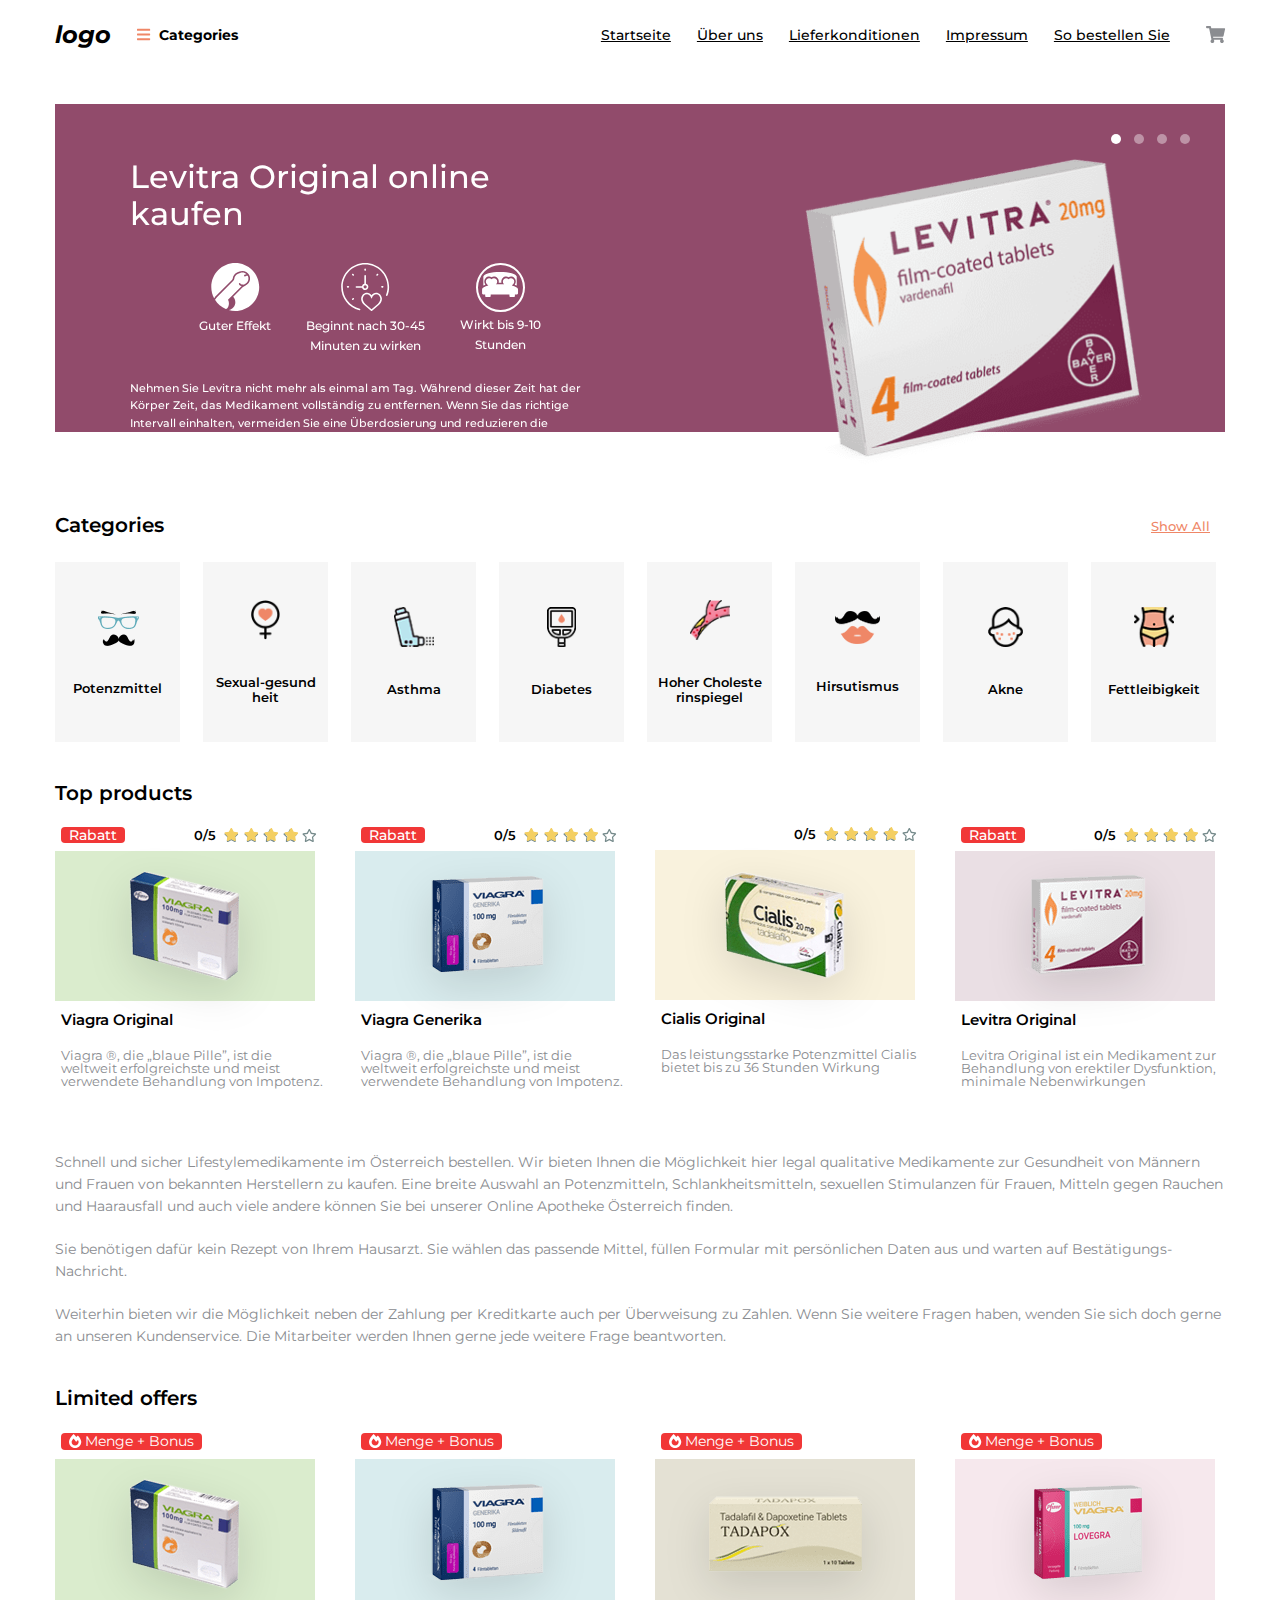
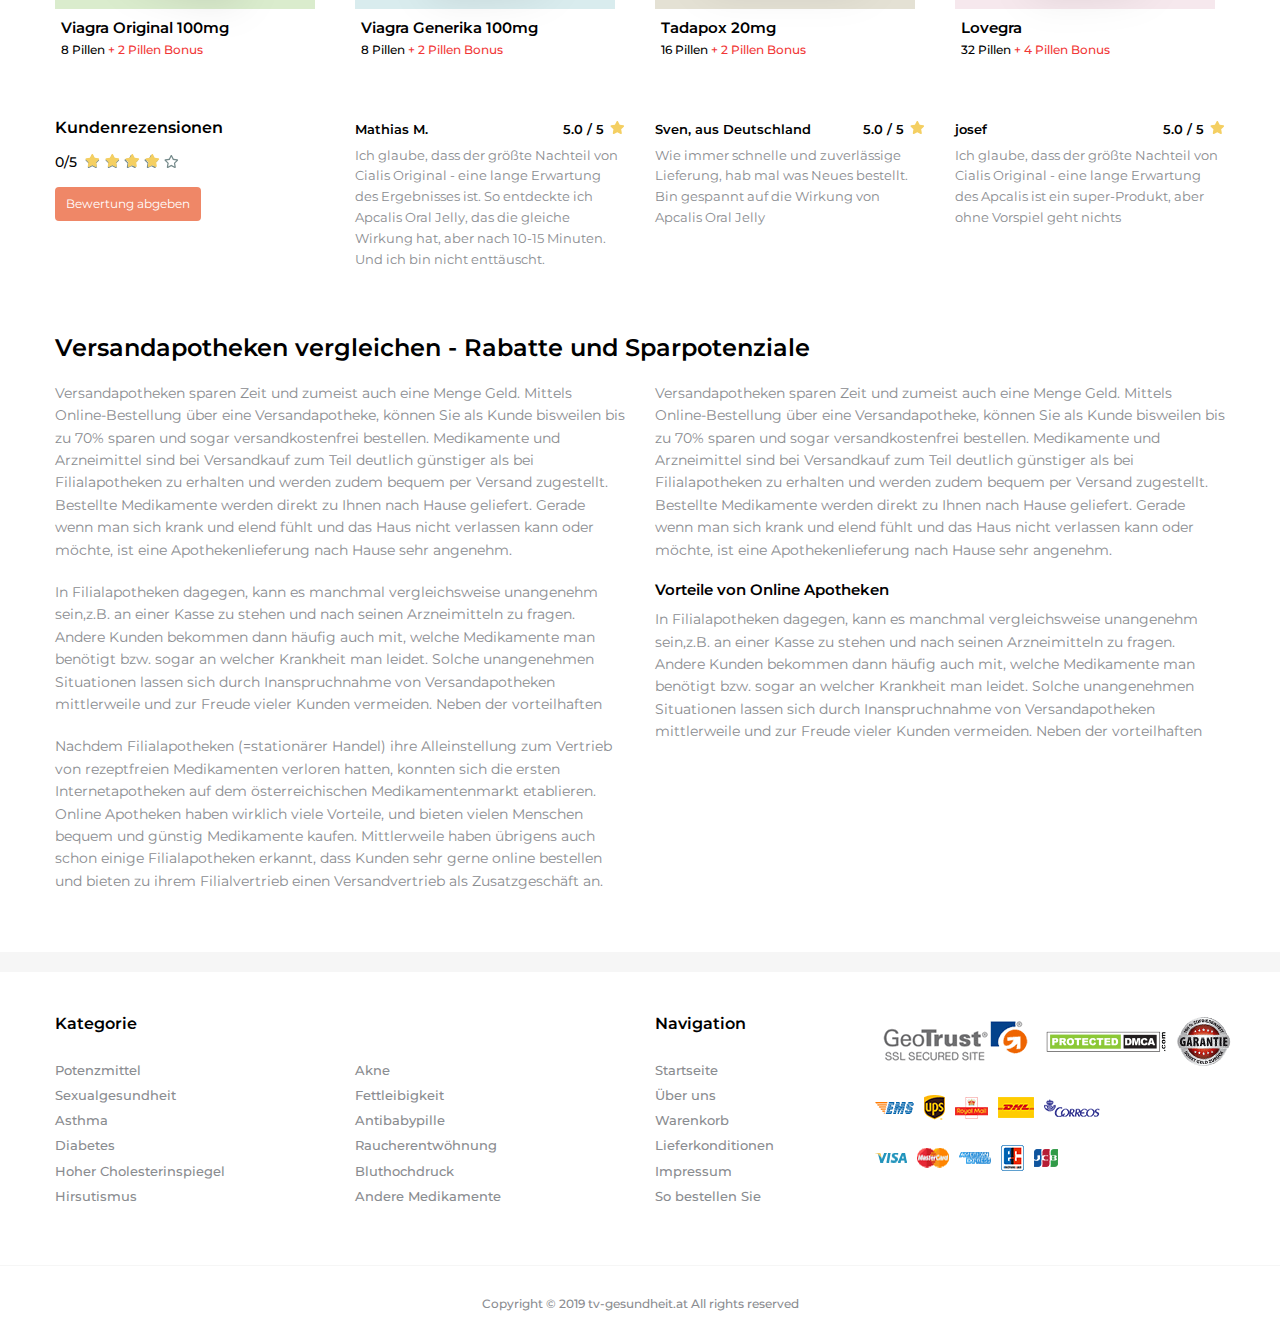
==== commit fea97106: "Add files via upload" ====
--- a/demo/index.html
+++ b/demo/index.html
@@ -224,6 +224,7 @@
 <div class="container">
     <header>
         <section class="header__nav">
+            <h2 class="header-nav__title-hide">Header Nav</h2>
             <div class="header-nav__wrap wrap">
                 <nav id="navbar">
                     <ul class="header__menu menu">
@@ -237,24 +238,26 @@
                             <input type="text" class="menu__search" placeholder="Product search">
                             <a href="#"><i class="fas fa-search"></i></a>
                         </li>
-                        <li class="menu__element">
-                            <a href="#" class="menu__link">Startseite</a>
-                        </li>
-                        <li class="menu__element">
-                            <a href="#" class="menu__link">Über uns</a>
-                        </li>
-                        <li class="menu__element">
-                            <a href="#" class="menu__link">Lieferkonditionen</a>
-                        </li>
-                        <li class="menu__element">
-                            <a href="#" class="menu__link">Impressum</a>
-                        </li>
-                        <li class="menu__element">
-                            <a href="#" class="menu__link">So bestellen Sie</a>
-                        </li>
-                        <li class="menu__element">
-                            <a href="#" class="menu__link"><i class="fas fa-shopping-cart"></i></a>
-                        </li>
+                        <div>
+                            <li class="menu__element">
+                                <a href="#" class="menu__link">Startseite</a>
+                            </li>
+                            <li class="menu__element">
+                                <a href="#" class="menu__link">Über uns</a>
+                            </li>
+                            <li class="menu__element">
+                                <a href="#" class="menu__link">Lieferkonditionen</a>
+                            </li>
+                            <li class="menu__element">
+                                <a href="#" class="menu__link">Impressum</a>
+                            </li>
+                            <li class="menu__element">
+                                <a href="#" class="menu__link">So bestellen Sie</a>
+                            </li>
+                            <li class="menu__element">
+                                <a href="#" class="menu__link"><i class="fas fa-shopping-cart"></i></a>
+                            </li>
+                        </div>
                     </ul>
                 </nav>
                 <div class="dropdown-content">
@@ -364,7 +367,7 @@
                                 width="37px" height="26px">
                                 <path fill-rule="evenodd"
                                 d="M35.020,22.393 L32.904,22.393 L32.904,23.997 C32.904,24.560 32.453,25.022 31.892,25.022 L28.449,25.022 C27.890,25.022 27.440,24.560 27.440,23.997 L27.440,22.393 L8.684,22.393 L8.684,23.997 C8.684,24.560 8.218,25.022 7.657,25.022 L4.214,25.022 C3.654,25.022 3.193,24.560 3.193,23.997 L3.193,22.393 L1.087,22.393 C0.526,22.393 0.067,21.932 0.067,21.368 L0.067,17.135 L0.082,17.135 C0.248,15.655 2.642,14.335 6.346,13.435 C5.527,12.612 4.863,11.948 4.834,11.919 C3.531,10.605 3.531,8.474 4.834,7.162 C5.486,6.506 6.340,6.178 7.194,6.178 C8.044,6.178 8.895,6.503 9.546,7.153 C10.197,6.503 11.048,6.178 11.898,6.178 C12.752,6.178 13.607,6.506 14.258,7.162 C15.563,8.474 15.563,10.604 14.258,11.919 C14.244,11.933 14.084,12.094 13.830,12.348 C15.184,12.257 16.599,12.207 18.054,12.207 C19.509,12.207 20.924,12.257 22.279,12.348 C22.025,12.094 21.864,11.933 21.850,11.919 C20.546,10.605 20.546,8.474 21.850,7.162 C22.502,6.506 23.356,6.178 24.210,6.178 C25.060,6.178 25.912,6.503 26.562,7.153 C27.213,6.503 28.064,6.178 28.915,6.178 C29.769,6.178 30.623,6.506 31.275,7.162 C32.578,8.474 32.578,10.604 31.275,11.919 C31.246,11.948 30.583,12.613 29.762,13.435 C33.466,14.335 35.861,15.655 36.026,17.135 L36.030,21.368 C36.030,21.932 35.581,22.393 35.020,22.393 ZM34.753,13.541 C34.146,13.210 33.463,12.914 32.721,12.648 C34.282,10.699 34.164,7.846 32.380,6.049 C31.454,5.116 30.223,4.602 28.914,4.602 C28.079,4.602 27.274,4.812 26.562,5.205 C25.849,4.812 25.045,4.602 24.209,4.602 C22.899,4.602 21.668,5.116 20.743,6.049 C19.507,7.294 19.071,9.045 19.434,10.649 C18.958,10.638 18.496,10.632 18.053,10.632 C17.612,10.632 17.150,10.638 16.675,10.649 C16.757,10.289 16.799,9.918 16.799,9.540 C16.799,8.221 16.289,6.980 15.363,6.048 C14.438,5.116 13.207,4.602 11.897,4.602 C11.062,4.602 10.258,4.812 9.545,5.205 C8.832,4.812 8.028,4.602 7.193,4.602 C5.884,4.602 4.653,5.116 3.727,6.049 C1.939,7.849 1.824,10.710 3.383,12.649 C2.639,12.915 1.952,13.214 1.344,13.547 L1.344,4.593 L1.349,4.593 C1.621,2.047 8.995,0.007 18.052,0.007 C27.110,0.007 34.484,2.046 34.756,4.593 L34.753,4.593 L34.753,13.541 Z"/>
-                                </g>
+                                
                                         </svg>
                                     </div>
                                     <p>Wirkt bis 9-10<br>Stunden</p>
@@ -408,7 +411,7 @@
                                 width="37px" height="26px">
                                 <path fill-rule="evenodd"
                                 d="M35.020,22.393 L32.904,22.393 L32.904,23.997 C32.904,24.560 32.453,25.022 31.892,25.022 L28.449,25.022 C27.890,25.022 27.440,24.560 27.440,23.997 L27.440,22.393 L8.684,22.393 L8.684,23.997 C8.684,24.560 8.218,25.022 7.657,25.022 L4.214,25.022 C3.654,25.022 3.193,24.560 3.193,23.997 L3.193,22.393 L1.087,22.393 C0.526,22.393 0.067,21.932 0.067,21.368 L0.067,17.135 L0.082,17.135 C0.248,15.655 2.642,14.335 6.346,13.435 C5.527,12.612 4.863,11.948 4.834,11.919 C3.531,10.605 3.531,8.474 4.834,7.162 C5.486,6.506 6.340,6.178 7.194,6.178 C8.044,6.178 8.895,6.503 9.546,7.153 C10.197,6.503 11.048,6.178 11.898,6.178 C12.752,6.178 13.607,6.506 14.258,7.162 C15.563,8.474 15.563,10.604 14.258,11.919 C14.244,11.933 14.084,12.094 13.830,12.348 C15.184,12.257 16.599,12.207 18.054,12.207 C19.509,12.207 20.924,12.257 22.279,12.348 C22.025,12.094 21.864,11.933 21.850,11.919 C20.546,10.605 20.546,8.474 21.850,7.162 C22.502,6.506 23.356,6.178 24.210,6.178 C25.060,6.178 25.912,6.503 26.562,7.153 C27.213,6.503 28.064,6.178 28.915,6.178 C29.769,6.178 30.623,6.506 31.275,7.162 C32.578,8.474 32.578,10.604 31.275,11.919 C31.246,11.948 30.583,12.613 29.762,13.435 C33.466,14.335 35.861,15.655 36.026,17.135 L36.030,21.368 C36.030,21.932 35.581,22.393 35.020,22.393 ZM34.753,13.541 C34.146,13.210 33.463,12.914 32.721,12.648 C34.282,10.699 34.164,7.846 32.380,6.049 C31.454,5.116 30.223,4.602 28.914,4.602 C28.079,4.602 27.274,4.812 26.562,5.205 C25.849,4.812 25.045,4.602 24.209,4.602 C22.899,4.602 21.668,5.116 20.743,6.049 C19.507,7.294 19.071,9.045 19.434,10.649 C18.958,10.638 18.496,10.632 18.053,10.632 C17.612,10.632 17.150,10.638 16.675,10.649 C16.757,10.289 16.799,9.918 16.799,9.540 C16.799,8.221 16.289,6.980 15.363,6.048 C14.438,5.116 13.207,4.602 11.897,4.602 C11.062,4.602 10.258,4.812 9.545,5.205 C8.832,4.812 8.028,4.602 7.193,4.602 C5.884,4.602 4.653,5.116 3.727,6.049 C1.939,7.849 1.824,10.710 3.383,12.649 C2.639,12.915 1.952,13.214 1.344,13.547 L1.344,4.593 L1.349,4.593 C1.621,2.047 8.995,0.007 18.052,0.007 C27.110,0.007 34.484,2.046 34.756,4.593 L34.753,4.593 L34.753,13.541 Z"/>
-                                </g>
+                                
                                         </svg>
                                     </div>
                                     <p>Wirkt bis 9-10<br>Stunden</p>
@@ -452,7 +455,7 @@
                                 width="37px" height="26px">
                                 <path fill-rule="evenodd"
                                 d="M35.020,22.393 L32.904,22.393 L32.904,23.997 C32.904,24.560 32.453,25.022 31.892,25.022 L28.449,25.022 C27.890,25.022 27.440,24.560 27.440,23.997 L27.440,22.393 L8.684,22.393 L8.684,23.997 C8.684,24.560 8.218,25.022 7.657,25.022 L4.214,25.022 C3.654,25.022 3.193,24.560 3.193,23.997 L3.193,22.393 L1.087,22.393 C0.526,22.393 0.067,21.932 0.067,21.368 L0.067,17.135 L0.082,17.135 C0.248,15.655 2.642,14.335 6.346,13.435 C5.527,12.612 4.863,11.948 4.834,11.919 C3.531,10.605 3.531,8.474 4.834,7.162 C5.486,6.506 6.340,6.178 7.194,6.178 C8.044,6.178 8.895,6.503 9.546,7.153 C10.197,6.503 11.048,6.178 11.898,6.178 C12.752,6.178 13.607,6.506 14.258,7.162 C15.563,8.474 15.563,10.604 14.258,11.919 C14.244,11.933 14.084,12.094 13.830,12.348 C15.184,12.257 16.599,12.207 18.054,12.207 C19.509,12.207 20.924,12.257 22.279,12.348 C22.025,12.094 21.864,11.933 21.850,11.919 C20.546,10.605 20.546,8.474 21.850,7.162 C22.502,6.506 23.356,6.178 24.210,6.178 C25.060,6.178 25.912,6.503 26.562,7.153 C27.213,6.503 28.064,6.178 28.915,6.178 C29.769,6.178 30.623,6.506 31.275,7.162 C32.578,8.474 32.578,10.604 31.275,11.919 C31.246,11.948 30.583,12.613 29.762,13.435 C33.466,14.335 35.861,15.655 36.026,17.135 L36.030,21.368 C36.030,21.932 35.581,22.393 35.020,22.393 ZM34.753,13.541 C34.146,13.210 33.463,12.914 32.721,12.648 C34.282,10.699 34.164,7.846 32.380,6.049 C31.454,5.116 30.223,4.602 28.914,4.602 C28.079,4.602 27.274,4.812 26.562,5.205 C25.849,4.812 25.045,4.602 24.209,4.602 C22.899,4.602 21.668,5.116 20.743,6.049 C19.507,7.294 19.071,9.045 19.434,10.649 C18.958,10.638 18.496,10.632 18.053,10.632 C17.612,10.632 17.150,10.638 16.675,10.649 C16.757,10.289 16.799,9.918 16.799,9.540 C16.799,8.221 16.289,6.980 15.363,6.048 C14.438,5.116 13.207,4.602 11.897,4.602 C11.062,4.602 10.258,4.812 9.545,5.205 C8.832,4.812 8.028,4.602 7.193,4.602 C5.884,4.602 4.653,5.116 3.727,6.049 C1.939,7.849 1.824,10.710 3.383,12.649 C2.639,12.915 1.952,13.214 1.344,13.547 L1.344,4.593 L1.349,4.593 C1.621,2.047 8.995,0.007 18.052,0.007 C27.110,0.007 34.484,2.046 34.756,4.593 L34.753,4.593 L34.753,13.541 Z"/>
-                                </g>
+                                
                                         </svg>
                                     </div>
                                     <p>Wirkt bis 9-10<br>Stunden</p>
@@ -496,7 +499,7 @@
                                 width="37px" height="26px">
                                 <path fill-rule="evenodd"
                                 d="M35.020,22.393 L32.904,22.393 L32.904,23.997 C32.904,24.560 32.453,25.022 31.892,25.022 L28.449,25.022 C27.890,25.022 27.440,24.560 27.440,23.997 L27.440,22.393 L8.684,22.393 L8.684,23.997 C8.684,24.560 8.218,25.022 7.657,25.022 L4.214,25.022 C3.654,25.022 3.193,24.560 3.193,23.997 L3.193,22.393 L1.087,22.393 C0.526,22.393 0.067,21.932 0.067,21.368 L0.067,17.135 L0.082,17.135 C0.248,15.655 2.642,14.335 6.346,13.435 C5.527,12.612 4.863,11.948 4.834,11.919 C3.531,10.605 3.531,8.474 4.834,7.162 C5.486,6.506 6.340,6.178 7.194,6.178 C8.044,6.178 8.895,6.503 9.546,7.153 C10.197,6.503 11.048,6.178 11.898,6.178 C12.752,6.178 13.607,6.506 14.258,7.162 C15.563,8.474 15.563,10.604 14.258,11.919 C14.244,11.933 14.084,12.094 13.830,12.348 C15.184,12.257 16.599,12.207 18.054,12.207 C19.509,12.207 20.924,12.257 22.279,12.348 C22.025,12.094 21.864,11.933 21.850,11.919 C20.546,10.605 20.546,8.474 21.850,7.162 C22.502,6.506 23.356,6.178 24.210,6.178 C25.060,6.178 25.912,6.503 26.562,7.153 C27.213,6.503 28.064,6.178 28.915,6.178 C29.769,6.178 30.623,6.506 31.275,7.162 C32.578,8.474 32.578,10.604 31.275,11.919 C31.246,11.948 30.583,12.613 29.762,13.435 C33.466,14.335 35.861,15.655 36.026,17.135 L36.030,21.368 C36.030,21.932 35.581,22.393 35.020,22.393 ZM34.753,13.541 C34.146,13.210 33.463,12.914 32.721,12.648 C34.282,10.699 34.164,7.846 32.380,6.049 C31.454,5.116 30.223,4.602 28.914,4.602 C28.079,4.602 27.274,4.812 26.562,5.205 C25.849,4.812 25.045,4.602 24.209,4.602 C22.899,4.602 21.668,5.116 20.743,6.049 C19.507,7.294 19.071,9.045 19.434,10.649 C18.958,10.638 18.496,10.632 18.053,10.632 C17.612,10.632 17.150,10.638 16.675,10.649 C16.757,10.289 16.799,9.918 16.799,9.540 C16.799,8.221 16.289,6.980 15.363,6.048 C14.438,5.116 13.207,4.602 11.897,4.602 C11.062,4.602 10.258,4.812 9.545,5.205 C8.832,4.812 8.028,4.602 7.193,4.602 C5.884,4.602 4.653,5.116 3.727,6.049 C1.939,7.849 1.824,10.710 3.383,12.649 C2.639,12.915 1.952,13.214 1.344,13.547 L1.344,4.593 L1.349,4.593 C1.621,2.047 8.995,0.007 18.052,0.007 C27.110,0.007 34.484,2.046 34.756,4.593 L34.753,4.593 L34.753,13.541 Z"/>
-                                </g>
+                                
                                         </svg>
                                     </div>
                                     <p>Wirkt bis 9-10<br>Stunden</p>
@@ -597,7 +600,7 @@
                                     </div>
                                 </div>
                             </div>
-                            <div id="green" class="product__bg">
+                            <div class="product__bg green">
                                 <img src="img/pills1.png" alt="">
                                 <div class="product__buy">
                                     <a href="#" class="product__btn">kaufen</a>
@@ -631,7 +634,7 @@
                                     </div>
                                 </div>
                             </div>
-                            <div id="blue" class="product__bg">
+                            <div class="product__bg blue">
                                 <img src="img/pills2.png" alt="">
                                 <div class="product__buy">
                                     <a href="#" class="product__btn">kaufen</a>
@@ -664,7 +667,7 @@
                                     </div>
                                 </div>
                             </div>
-                            <div id="brown" class="product__bg">
+                            <div class="product__bg brown">
                                 <img src="img/pills3.png" alt="">
                                 <div class="product__buy">
                                     <a href="#" class="product__btn">kaufen</a>
@@ -698,7 +701,7 @@
                                     </div>
                                 </div>
                             </div>
-                            <div id="pink-dark" class="product__bg">
+                            <div class="product__bg pink-dark">
                                 <img src="img/pills4.png" alt="">
                                 <div class="product__buy">
                                     <a href="#" class="product__btn">kaufen</a>
@@ -717,6 +720,7 @@
         </section>
         <!-- /.products -->
         <section class="description">
+            <h2 class="description__title-hide">Description</h2>
             <div class="description__wrap wrap">
                 <p class="description__text">
                     Schnell und sicher Lifestylemedikamente im Österreich bestellen. Wir bieten Ihnen die Möglichkeit hier legal qualitative Medikamente zur Gesundheit von Männern und Frauen von bekannten Herstellern zu kaufen. Eine breite Auswahl an Potenzmitteln, Schlankheitsmitteln, sexuellen Stimulanzen für Frauen, Mitteln gegen Rauchen und Haarausfall und auch viele andere können Sie bei unserer Online Apotheke Österreich finden.
@@ -740,7 +744,7 @@
                                 <span><i class="fas fa-fire-alt"></i> Menge + Bonus</span>
                             </div>
                             <a href="#">
-                                <div id="green" class="offer__bg">
+                                <div class="offer__bg green">
                                     <img src="img/pills1.png" alt="">
                                 </div>
                                 <h4 class="offer__name">Viagra Original 100mg</h4>
@@ -752,7 +756,7 @@
                                 <span><i class="fas fa-fire-alt"></i> Menge + Bonus</span>
                             </div>
                             <a href="#">
-                                <div id="blue" class="offer__bg">
+                                <div class="offer__bg blue">
                                     <img src="img/pills2.png" alt="">
                                 </div>
                                 <h4 class="offer__name">Viagra Generika 100mg</h4>
@@ -764,7 +768,7 @@
                                 <span><i class="fas fa-fire-alt"></i> Menge + Bonus</span>
                             </div>
                             <a href="#">
-                                <div id="brown-dark" class="offer__bg">
+                                <div class="offer__bg brown-dark">
                                     <img src="img/pills5.png" alt="">
                                 </div>
                                 <h4 class="offer__name">Tadapox 20mg</h4>
@@ -776,7 +780,7 @@
                                 <span><i class="fas fa-fire-alt"></i> Menge + Bonus</span>
                             </div>
                             <a href="#">
-                                <div id="pink" class="offer__bg">
+                                <div class="offer__bg pink">
                                     <img src="img/pills6.png" alt="">
                                 </div>
                                 <h4 class="offer__name">Lovegra</h4>
